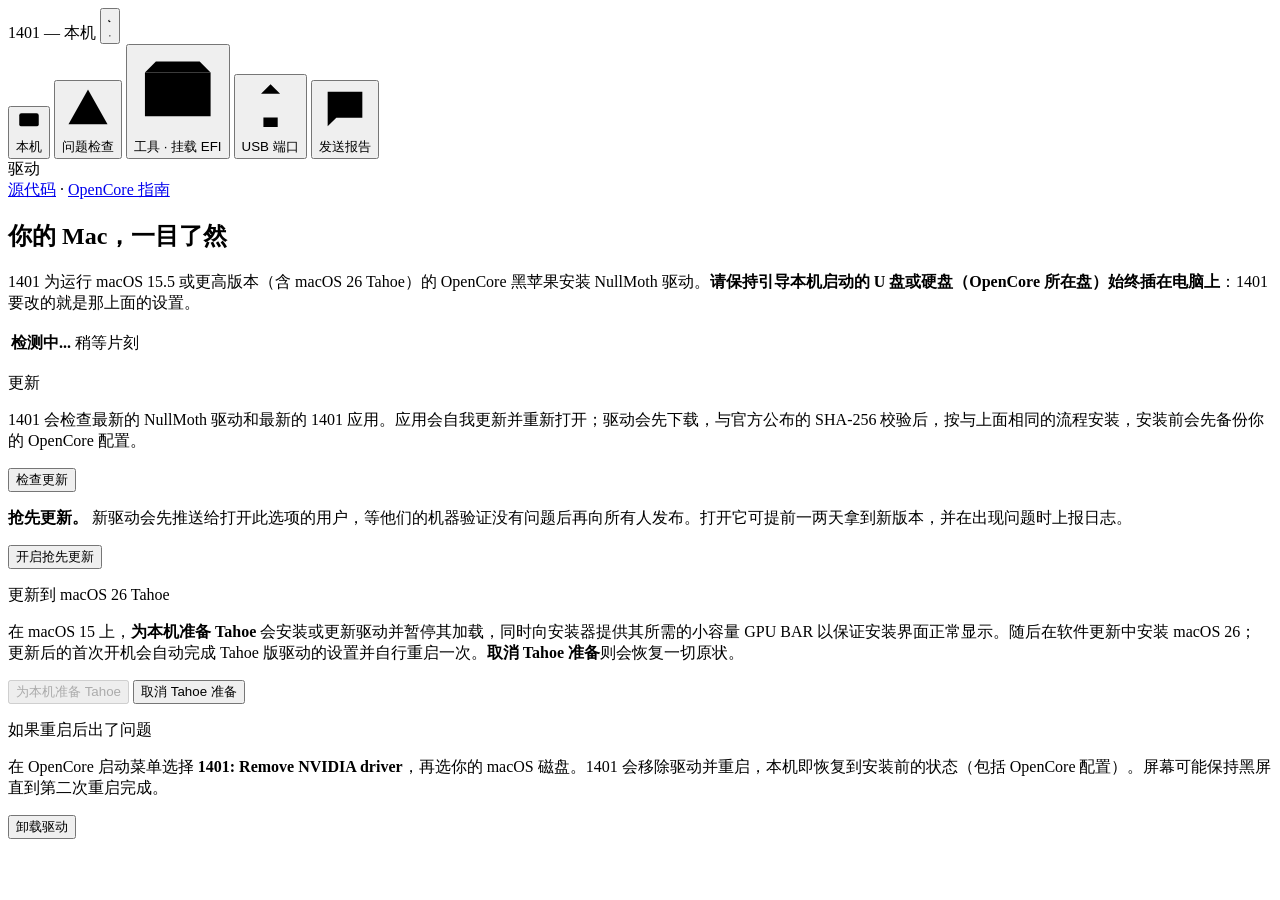
==== zh-CN/mac-resources/index.html @ f7552f9c "Add Simplified Chinese localization resources for macOS 1401 app (v2.8.1)" ====
<!doctype html>
<html lang="zh-CN"><head><meta charset="utf-8">
<meta http-equiv="Content-Security-Policy" content="default-src 'none'; img-src 'self'; style-src 'self'; script-src 'self'">
<title>1401</title>
<link rel="stylesheet" href="app.css">
</head><body>
<div class="desk" id="desk">
<div class="sky sky1" aria-hidden="true"></div><div class="sky sky2" aria-hidden="true"></div><div class="sky sky3" aria-hidden="true"></div>

<header class="bar">
<span class="ttl" id="ttl">1401 — 本机</span>
<button type="button" class="theme" id="theme" aria-label="切换浅色与深色模式">
<svg class="moon" viewBox="0 0 12 12" aria-hidden="true"><path d="M8.5 7.5A4 4 0 0 1 4.5 2.2a4 4 0 1 0 4 5.3z"/></svg>
<svg class="sun" viewBox="0 0 12 12" aria-hidden="true"><circle cx="6" cy="6" r="2.2"/><path d="M6 .8v1.4M6 9.8v1.4M.8 6h1.4M9.8 6h1.4M2.3 2.3l1 1M8.7 8.7l1 1M2.3 9.7l1-1M8.7 3.3l1-1"/></svg>
<span class="knob"></span></button>
</header>

<div class="main">
<nav class="pane side" aria-label="分区">
<button type="button" class="nav tab on" data-t="drv" data-title="本机"><svg class="i" viewBox="0 0 24 24" aria-hidden="true"><rect x="3" y="4" width="18" height="12" rx="2"/><path d="M8 20h8M12 16v4"/></svg>本机</button>
<button type="button" class="nav tab" data-t="efi" data-title="问题检查"><svg class="i" viewBox="0 0 24 24" aria-hidden="true"><path d="M12 3l9 16H3z"/><path d="M12 10v4M12 17h.01"/></svg>问题检查<span class="count" id="efin" hidden></span></button>
<button type="button" class="nav tab" data-t="tools" data-title="工具"><svg class="i" viewBox="0 0 24 24" aria-hidden="true"><path d="M3 7h18v12H3z"/><path d="M3 7l3-3h12l3 3M10 12h4"/></svg>工具 · 挂载 EFI</button>
<button type="button" class="nav tab" data-t="usb" data-title="USB 端口"><svg class="i" viewBox="0 0 24 24" aria-hidden="true"><path d="M12 3v14M8 7l4-4 4 4M7 13h10M9 21h6v-4H9z"/></svg>USB 端口</button>
<button type="button" class="nav tab" data-t="crash" data-title="发送报告"><svg class="i" viewBox="0 0 24 24" aria-hidden="true"><path d="M4 4h16v12H8l-4 4z"/></svg>发送报告</button>
<div class="sidefoot">驱动 <span id="ver"></span><br><a href="#" id="src">源代码</a> · <a href="#" id="ocg">OpenCore 指南</a></div>
</nav>

<main class="content">

<section id="t-drv">
<h1>你的 Mac，一目了然</h1>
<p class="lede">1401 为运行 macOS 15.5 或更高版本（含 macOS 26 Tahoe）的 OpenCore 黑苹果安装 NullMoth 驱动。<b>请保持引导本机启动的 U 盘或硬盘（OpenCore 所在盘）始终插在电脑上</b>：1401 要改的就是那上面的设置。</p>
<table class="pc"><tbody id="mac"><tr><th>检测中...</th><td>稍等片刻</td></tr></tbody></table>

<div id="verdict" class="pane card"></div>

<div id="steps" class="pane card" hidden>
<p class="sh">操作流程</p>
<ol class="todo">
<li id="s1"><b>获取驱动。</b> <span id="s1t"></span> <button type="button" class="b go" id="dl" hidden>下载驱动</button> <span id="dlp"></span></li>
<li id="s2"><b>先看清楚再动手。</b> 1401 会读取你的 OpenCore 配置，并列出它将做出的每一项更改——不做任何实际改动。（macOS 会要求输入密码。） <button type="button" class="b" id="dry" disabled>预览更改</button></li>
<li id="s3"><b>安装。</b> 先备份你的 OpenCore 配置，然后精确执行上面列出的更改，安装驱动，并在启动菜单中添加 <i>1401: Remove NVIDIA driver</i>（卸载 NVIDIA 驱动）回退项。 <button type="button" class="b go" id="go" disabled>安装驱动</button></li>
<li id="s4"><b>重启。</b> 如果 macOS 提示系统扩展被阻止，请打开 <a href="#" id="priv">隐私与安全性</a>，点击允许，然后再重启一次。 <button type="button" class="b" id="rs" disabled>立即重启</button></li>
</ol>
<p id="efirow" hidden>无法确认启动分区。请选择本机启动时所用的 OpenCore 分区： <select id="efi"></select></p>
</div>

<div id="logwrap" class="pane card" hidden><p class="sh">1401 正在做什么</p><pre id="log" aria-live="polite"></pre>
<p class="small"><a href="#" id="logs">打开日志文件夹</a></p></div>

<div class="pane card"><p class="sh">更新</p>
<p>1401 会检查最新的 NullMoth 驱动和最新的 1401 应用。应用会自我更新并重新打开；驱动会先下载，与官方公布的 SHA-256 校验后，按与上面相同的流程安装，安装前会先备份你的 OpenCore 配置。</p>
<p class="row"><button type="button" class="b go" id="updchk">检查更新</button> <button type="button" class="b go" id="upddrv" hidden>更新驱动</button> <button type="button" class="b go" id="updapp" hidden>更新应用</button> <span id="updr"></span></p>
<p><b>抢先更新。</b> 新驱动会先推送给打开此选项的用户，等他们的机器验证没有问题后再向所有人发布。打开它可提前一两天拿到新版本，并在出现问题时上报日志。</p>
<p class="row"><button type="button" class="b" id="earlyon">开启抢先更新</button> <button type="button" class="b" id="earlyoff" hidden>关闭抢先更新</button> <span id="earlyr"></span></p></div>

<div class="pane card"><p class="sh">更新到 macOS 26 Tahoe</p>
<p>在 macOS 15 上，<b>为本机准备 Tahoe</b> 会安装或更新驱动并暂停其加载，同时向安装器提供其所需的小容量 GPU BAR 以保证安装界面正常显示。随后在软件更新中安装 macOS 26；更新后的首次开机会自动完成 Tahoe 版驱动的设置并自行重启一次。<b>取消 Tahoe 准备</b>则会恢复一切原状。</p>
<p class="row"><button type="button" class="b" id="upd" disabled>为本机准备 Tahoe</button> <button type="button" class="b" id="swu" hidden>打开软件更新</button> <button type="button" class="b" id="updc">取消 Tahoe 准备</button> <span id="updt"></span></p></div>

<div class="pane card"><p class="sh">如果重启后出了问题</p>
<p>在 OpenCore 启动菜单选择 <b>1401: Remove NVIDIA driver</b>，再选你的 macOS 磁盘。1401 会移除驱动并重启，本机即恢复到安装前的状态（包括 OpenCore 配置）。屏幕可能保持黑屏直到第二次重启完成。</p>
<p class="row"><button type="button" class="b" id="rm">卸载驱动</button></p></div>
</section>

<section id="t-efi" hidden>
<div class="head"><div><h1>检查我的 EFI</h1>
<p class="lede">将本机启动所用的 OpenCore 配置与同类机型验证可行的设置做对比，解释需要修改的地方并给出步骤。它只读取、不做任何更改。会要求输入一次密码。</p></div>
<button type="button" class="b go" id="efichk">检查我的 EFI</button></div>
<p id="efichkr"></p>
<div id="efiout"></div>
</section>

<section id="t-tools" hidden>
<h1>工具</h1>
<div class="pane card"><p class="sh">挂载 EFI</p>
<p>EFI 分区存放着你的引导设置。1401 会找到本机启动所用的那个分区，挂载并在访达中打开。会要求输入一次密码。</p>
<p class="row"><button type="button" class="b go" id="efimount">挂载 EFI</button> <span id="efimountr"></span></p></div>
<div class="pane card"><p class="sh">启动文字（啰嗦模式）</p>
<p>开机时显示 macOS 的启动过程，代替苹果标志。开机卡住时很有用。下次重启后生效。</p>
<p class="row"><button type="button" class="b" id="vbon">开启啰嗦模式</button> <button type="button" class="b" id="vboff">关闭啰嗦模式</button></p></div>
<div class="pane card"><p class="sh">内置屏幕亮度（笔记本）</p>
<p>适用于内置屏幕直连 NVIDIA GPU 的笔记本（MUX 已设为 Discrete 或 dGPU）。它让驱动从笔记本固件读取屏幕亮度控制。默认关闭，因为该调用曾导致部分电脑在 GPU 启动时卡住；如果你也卡在那里，请在启动菜单选择 <b>1401: Start once without NVIDIA driver</b>，然后在这里把它关掉。</p>
<p class="row"><button type="button" class="b" id="blon">开启亮度控制</button> <button type="button" class="b" id="bloff">关闭</button></p></div>
<div class="pane card"><p class="sh">HiDPI（Retina）分辨率</p>
<p>让 HiDPI 的"逻辑分辨率"生效，例如在 2560 x 1440 屏幕上使用 1920 x 1080，包括用 BetterDisplay 等工具添加的分辨率。没有它，这类分辨率会被拒绝并回退。驱动会以最高两倍于屏幕尺寸的分辨率绘制桌面，显存占用会更大。下次重启后生效。</p>
<p class="row"><button type="button" class="b" id="hdon">开启 HiDPI 分辨率</button> <button type="button" class="b" id="hdoff">关闭</button></p></div>
<div class="pane card"><p class="sh">AMD / Intel GPU 和 NPU 驱动（测试）</p>
<p>面向 macOS 没有驱动的 AMD 和 Intel GPU（Ryzen APU、Radeon RX 7000/9000、Intel Iris Xe 与 Arc 显卡），以及 Intel Core Ultra 和 AMD Ryzen AI 处理器中的 NPU。这是早期测试版：你"发送日志"上报的信息就是它被修好的途径。它只从 linux-firmware 下载你的 GPU 和 NPU 所需的固件（每个文件都校验），下次重启后生效。</p>
<p>如果这块 GPU 正在驱动你的屏幕，屏幕可能保持黑屏。那时请在启动菜单选择 <b>1401: Start once without NVIDIA driver</b>（它也会暂停该驱动），然后在这里关掉。</p>
<p class="row"><button type="button" class="b" id="gpuon">开启测试驱动</button> <button type="button" class="b" id="gpuoff">关闭</button></p>
<p><b>测试计划。</b> 测试驱动开启期间，1401 会在每次重启后发送一份简短报告：驱动的内核消息、崩溃记录，以及你的 GPU 型号和构建版本（姓名和序列号已移除）。随时可以退出。</p>
<p class="row"><button type="button" class="b" id="teston">加入测试计划</button> <button type="button" class="b" id="testoff">退出</button> <span id="testr"></span></p></div>
<div class="pane card" id="xecard" hidden><p class="sh">Intel Xe 显卡（WhateverXe，测试）</p>
<p>面向 macOS 15.8 / 26.7 及更高版本上的 Tiger Lake、Alder Lake 和 Raptor Lake Intel 显卡。它使用 b00t0x 的 <a href="https://github.com/b00t0x/WhateverXe">WhateverXe</a>：1401 先把它加入 OpenCore，你重启后再按一次<b>开启</b>来安装其显卡组件。这些组件直接来自作者的 GitHub，逐个校验。开启期间 WhateverGreen 会被关闭；<b>关闭</b>会恢复一切。</p>
<p>如果重启后屏幕黑屏，请在启动菜单选择 <b>1401: Start once without NVIDIA driver</b>：那次启动同样不会加载 WhateverXe。然后在这里关掉。</p>
<p class="row"><button type="button" class="b" id="xeon">开启</button> <button type="button" class="b" id="xeoff">关闭</button></p></div>
<div class="pane card"><p class="sh">麦克风与摄像头</p>
<p>装上驱动后，macOS 在应用使用麦克风或摄像头前不再询问，导致 Discord 之类的应用只有静音，也永远不会出现在"隐私与安全性"里。在这里选择应用，授权其使用麦克风、摄像头和屏幕录制。</p>
<p class="row"><button type="button" class="b" id="tccg">选择一个应用...</button> <span id="tccr"></span></p></div>
<div class="pane card"><p class="sh">测绘我的 GPU（实验性）</p>
<p>对本机 GPU 做几分钟的测量：Metal 报告的内容、正确性检查、显存与算力速度，以及小型测试着色器。不做任何更改，也不动显示模式。结果保存在日志文件夹，"发送日志"会上传它，让下一版驱动能为你的显卡调优。</p>
<p class="row"><button type="button" class="b" id="gpumap">测绘我的 GPU</button> <span id="gpumapr"></span></p></div>
<div class="pane card" id="armcard"><p class="sh">ARM 应用（自愿开启）</p>
<div id="armreq" hidden><p><b id="armreqt"></b></p>
<p class="row"><button type="button" class="b go" id="armreqon" hidden>开启</button> <a href="#" id="armreqno">暂不</a></p></div>
<p>专为 Apple 芯片构建的应用可以被转译到本机运行。小应用转译需几分钟，大应用可能要一小时以上。原应用不会被改动：转译副本存放在"应用程序 &gt; NullMoth ARM"。关闭此功能会移除转译器和已转译的副本，你的 2.7 驱动不受影响。</p>
<p class="row"><button type="button" class="b" id="armon">开启</button> <button type="button" class="b" id="armoff" hidden>关闭</button> <button type="button" class="b" id="armchk" hidden>检查本机</button> <button type="button" class="b" id="armclt" hidden>安装命令行工具</button> <button type="button" class="b go" id="armtr" hidden disabled>转译一个应用...</button></p>
<p id="armr"></p>
<div id="armprog" hidden><progress id="armbar" max="100" style="width:100%"></progress>
<p class="row"><span id="armmsg" class="small"></span> <button type="button" class="b" id="armcancel">取消</button></p></div>
<div id="armapps"></div>
<div id="armbrew" hidden><p><b>Homebrew</b></p>
<p class="small">与 Apple 芯片 Mac 一样并排使用两套 Homebrew：ARM 版在 /opt/homebrew，安装 Homebrew 的 Apple 芯片软件包并为本机转译；Intel 版在 /usr/local，原生运行但多数要从源码构建，因为 Homebrew 已停止发布 Intel 软件包。在终端里，<code>abrew</code> 始终是 ARM，<code>ibrew</code> 始终是 Intel，<code>brew</code> 则由你在下面选择。</p>
<p class="row"><select id="armbrewpick"><option value="both">ARM 和 Intel</option><option value="arm">仅 ARM (/opt/homebrew)</option><option value="intel">仅 Intel (/usr/local)</option></select> <select id="armbrewprim"><option value="arm">brew = ARM</option><option value="intel">brew = Intel</option></select> <button type="button" class="b" id="armbrewgo">设置 Homebrew</button></p>
<p id="armbrewr" class="small"></p></div></div>
</section>

<section id="t-usb" hidden>
<h1>USB 端口</h1>
<div class="pane card"><p class="sh">定制你的 USB 端口映射</p>
<p>macOS 每个 USB 控制器最多只用 15 个端口，而且不知道你的机箱实际接了哪些。1401 会在你插设备时监听各端口，然后为选中的端口写入映射。重启后再逐个测试，包括 USB-C 正反两个方向和睡眠唤醒。</p>
<ol class="todo">
<li><b>开始监听。</b> <button type="button" class="b go" id="uw">开始</button></li>
<li><b>把你用的每个端口都插一遍设备，一次一个。</b>最好用 USB 3 U 盘；每个 USB-C 端口正反各插一次。1401 看到端口时它会变<span class="good">绿</span>。</li>
<li><b>检查列表</b>，为每个端口选择插头类型，然后 <button type="button" class="b go" id="uwr">写入映射</button>（macOS 会要求输入密码；你的 OpenCore 配置会先备份）。</li>
</ol>
<p id="uerr" class="bad"></p></div>
<div id="ports"></div>
</section>

<section id="t-crash" hidden>
<h1>还有问题？</h1>
<div class="pane card"><p class="sh">发送日志</p>
<p>1401 会发送它的操作记录、驱动状态、崩溃报告、OpenCore 启动日志和数字化的设备映射，姓名、序列号和地址都会移除。你会得到一个报告 ID，可以贴在 NullMoth Discord 里求助。</p>
<p class="row"><button type="button" class="b go" id="sl">向 NullMoth 发送日志</button> <button type="button" class="b" id="fl">录下闪烁画面</button></p>
<p class="small">录下闪烁画面：屏幕闪烁时按下它。1401 会录制 20 秒驱动向显示器输出画面的过程，随日志一起发送。</p>
<p id="slr"></p></div>
<div class="pane card"><p class="sh">崩溃报告</p>
<p>如果驱动导致本机崩溃，1401 会在下次登录时询问是否生成报告。它是桌面上的一个文本文件，包含你的硬件信息和故障原因，姓名、Mac 名称、序列号、地址和文件路径都已移除。<b>1401 绝不会自行发送它。</b></p>
<p id="cr"></p>
<p class="row"><button type="button" class="b" id="mk">生成报告</button> <button type="button" class="b" id="up">打开上传页面</button> <button type="button" class="b" id="cf">请作者喝杯咖啡</button> <button type="button" class="b" id="cr">致谢名单</button></p></div>
<div class="pane card"><p class="sh">可选诊断</p>
<p>此版本不支持采集。发送日志仍会收集硬件、内核和崩溃证据。安全设置没有任何更改。</p>
<p class="row"><button type="button" class="b" id="od">检查可选诊断</button> <button type="button" class="b" id="dr">导入已保存的回执</button></p>
<p class="small">检查可用性不会留下任何痕迹。已保存的回执需要单独的会话上传权限和一次独立的"发送日志"确认。</p>
<p id="odr"></p><p id="drr"></p></div>
<p class="legal">© 2026 NullMoth Systems。NullMoth 与飞蛾标志是 NullMoth Systems 的商标。本汉化版为社区修改，遇到问题请以英文原版为准。</p>
</section>

</main>
</div>
</div>
<script src="app.js"></script>
</body></html>
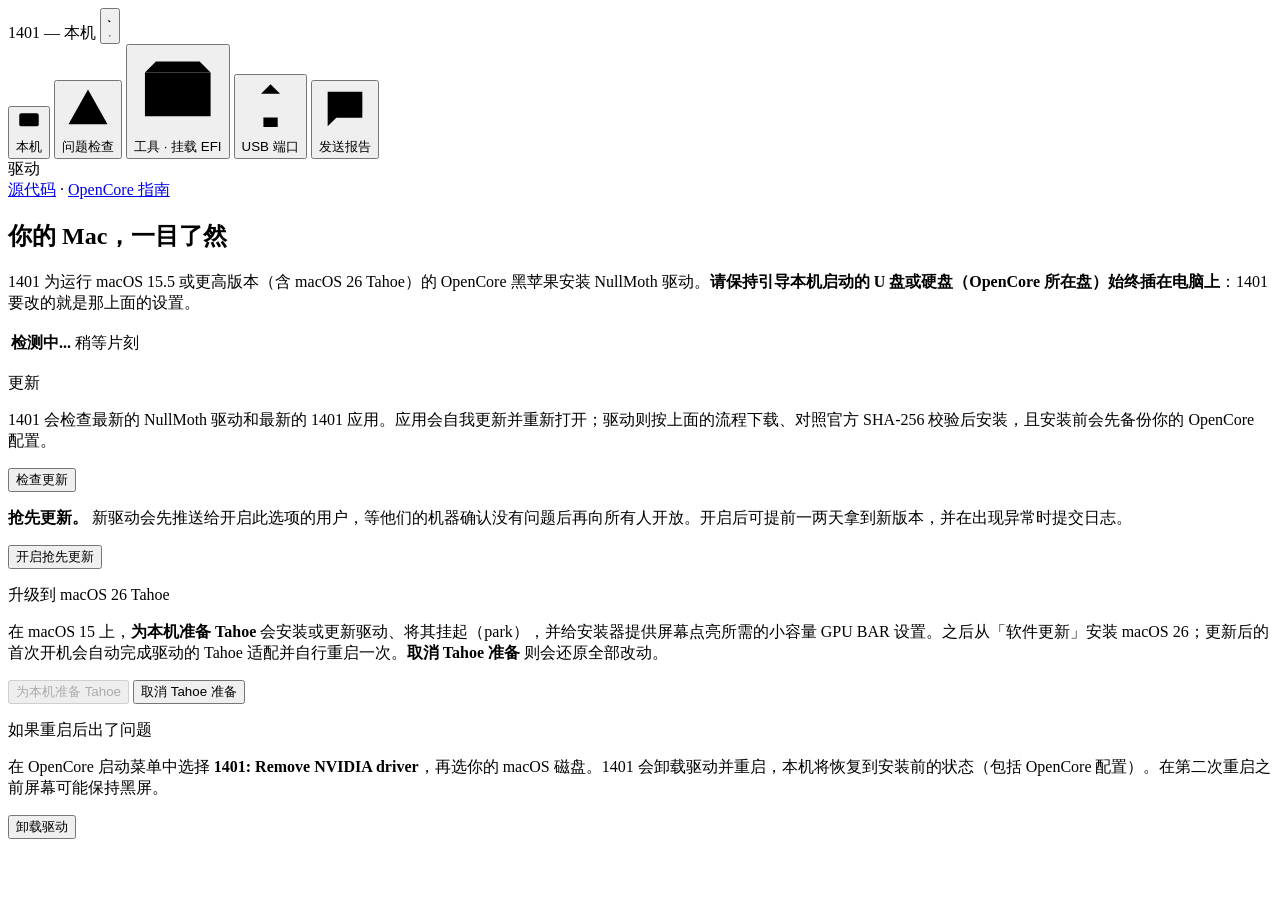
==== commit 36ad0b5a: "Update zh-CN localization for 1401 v2.9 - Translate settings.html (driver settings window) - Transla" ====
--- a/zh-CN/mac-resources/index.html
+++ b/zh-CN/mac-resources/index.html
@@ -38,34 +38,34 @@
 <p class="sh">操作流程</p>
 <ol class="todo">
 <li id="s1"><b>获取驱动。</b> <span id="s1t"></span> <button type="button" class="b go" id="dl" hidden>下载驱动</button> <span id="dlp"></span></li>
-<li id="s2"><b>先看清楚再动手。</b> 1401 会读取你的 OpenCore 配置，并列出它将做出的每一项更改——不做任何实际改动。（macOS 会要求输入密码。） <button type="button" class="b" id="dry" disabled>预览更改</button></li>
-<li id="s3"><b>安装。</b> 先备份你的 OpenCore 配置，然后精确执行上面列出的更改，安装驱动，并在启动菜单中添加 <i>1401: Remove NVIDIA driver</i>（卸载 NVIDIA 驱动）回退项。 <button type="button" class="b go" id="go" disabled>安装驱动</button></li>
-<li id="s4"><b>重启。</b> 如果 macOS 提示系统扩展被阻止，请打开 <a href="#" id="priv">隐私与安全性</a>，点击允许，然后再重启一次。 <button type="button" class="b" id="rs" disabled>立即重启</button></li>
+<li id="s2"><b>先看清楚再动手。</b> 1401 会读取你的 OpenCore 配置，并列出它要做的每一处改动。此步不会改任何东西。（macOS 会要求输入密码。） <button type="button" class="b" id="dry" disabled>预览改动清单</button></li>
+<li id="s3"><b>安装。</b> 自动备份你的 OpenCore 配置，只执行清单中列出的改动，安装驱动，并在启动菜单里加入 <i>1401: Remove NVIDIA driver</i>。 <button type="button" class="b go" id="go" disabled>安装驱动</button></li>
+<li id="s4"><b>重启。</b> 如果 macOS 提示系统扩展被阻止，打开 <a href="#" id="priv">隐私与安全性</a>，点「允许」，然后再重启一次。 <button type="button" class="b" id="rs" disabled>立即重启</button></li>
 </ol>
-<p id="efirow" hidden>无法确认启动分区。请选择本机启动时所用的 OpenCore 分区： <select id="efi"></select></p>
+<p id="efirow" hidden>无法确认启动分区。请选择本机启动时所用的 OpenCore 分区： <select id="efi"></select> <button type="button" class="b" id="cfgpick">手动选择 config.plist 文件...</button></p>
 </div>
 
-<div id="logwrap" class="pane card" hidden><p class="sh">1401 正在做什么</p><pre id="log" aria-live="polite"></pre>
+<div id="logwrap" class="pane card" hidden><p class="sh">1401 正在进行的工作</p><pre id="log" aria-live="polite"></pre>
 <p class="small"><a href="#" id="logs">打开日志文件夹</a></p></div>
 
 <div class="pane card"><p class="sh">更新</p>
-<p>1401 会检查最新的 NullMoth 驱动和最新的 1401 应用。应用会自我更新并重新打开；驱动会先下载，与官方公布的 SHA-256 校验后，按与上面相同的流程安装，安装前会先备份你的 OpenCore 配置。</p>
+<p>1401 会检查最新的 NullMoth 驱动和最新的 1401 应用。应用会自我更新并重新打开；驱动则按上面的流程下载、对照官方 SHA-256 校验后安装，且安装前会先备份你的 OpenCore 配置。</p>
 <p class="row"><button type="button" class="b go" id="updchk">检查更新</button> <button type="button" class="b go" id="upddrv" hidden>更新驱动</button> <button type="button" class="b go" id="updapp" hidden>更新应用</button> <span id="updr"></span></p>
-<p><b>抢先更新。</b> 新驱动会先推送给打开此选项的用户，等他们的机器验证没有问题后再向所有人发布。打开它可提前一两天拿到新版本，并在出现问题时上报日志。</p>
+<p><b>抢先更新。</b> 新驱动会先推送给开启此选项的用户，等他们的机器确认没有问题后再向所有人开放。开启后可提前一两天拿到新版本，并在出现异常时提交日志。</p>
 <p class="row"><button type="button" class="b" id="earlyon">开启抢先更新</button> <button type="button" class="b" id="earlyoff" hidden>关闭抢先更新</button> <span id="earlyr"></span></p></div>
 
-<div class="pane card"><p class="sh">更新到 macOS 26 Tahoe</p>
-<p>在 macOS 15 上，<b>为本机准备 Tahoe</b> 会安装或更新驱动并暂停其加载，同时向安装器提供其所需的小容量 GPU BAR 以保证安装界面正常显示。随后在软件更新中安装 macOS 26；更新后的首次开机会自动完成 Tahoe 版驱动的设置并自行重启一次。<b>取消 Tahoe 准备</b>则会恢复一切原状。</p>
+<div class="pane card"><p class="sh">升级到 macOS 26 Tahoe</p>
+<p>在 macOS 15 上，<b>为本机准备 Tahoe</b> 会安装或更新驱动、将其挂起（park），并给安装器提供屏幕点亮所需的小容量 GPU BAR 设置。之后从「软件更新」安装 macOS 26；更新后的首次开机会自动完成驱动的 Tahoe 适配并自行重启一次。<b>取消 Tahoe 准备</b> 则会还原全部改动。</p>
 <p class="row"><button type="button" class="b" id="upd" disabled>为本机准备 Tahoe</button> <button type="button" class="b" id="swu" hidden>打开软件更新</button> <button type="button" class="b" id="updc">取消 Tahoe 准备</button> <span id="updt"></span></p></div>
 
 <div class="pane card"><p class="sh">如果重启后出了问题</p>
-<p>在 OpenCore 启动菜单选择 <b>1401: Remove NVIDIA driver</b>，再选你的 macOS 磁盘。1401 会移除驱动并重启，本机即恢复到安装前的状态（包括 OpenCore 配置）。屏幕可能保持黑屏直到第二次重启完成。</p>
+<p>在 OpenCore 启动菜单中选择 <b>1401: Remove NVIDIA driver</b>，再选你的 macOS 磁盘。1401 会卸载驱动并重启，本机将恢复到安装前的状态（包括 OpenCore 配置）。在第二次重启之前屏幕可能保持黑屏。</p>
 <p class="row"><button type="button" class="b" id="rm">卸载驱动</button></p></div>
 </section>
 
 <section id="t-efi" hidden>
 <div class="head"><div><h1>检查我的 EFI</h1>
-<p class="lede">将本机启动所用的 OpenCore 配置与同类机型验证可行的设置做对比，解释需要修改的地方并给出步骤。它只读取、不做任何更改。会要求输入一次密码。</p></div>
+<p class="lede">对照与你机型相同/相近的机器验证过的配置，检查本机启动所用的 OpenCore 设置，并解释需要修改的地方及具体步骤。只读不写：不会改动任何东西。会要求输入一次密码。</p></div>
 <button type="button" class="b go" id="efichk">检查我的 EFI</button></div>
 <p id="efichkr"></p>
 <div id="efiout"></div>
@@ -74,56 +74,99 @@
 <section id="t-tools" hidden>
 <h1>工具</h1>
 <div class="pane card"><p class="sh">挂载 EFI</p>
-<p>EFI 分区存放着你的引导设置。1401 会找到本机启动所用的那个分区，挂载并在访达中打开。会要求输入一次密码。</p>
+<p>EFI 分区保存着你的引导设置。1401 会找到本机启动所用的那个分区，挂载并在访达中打开它。会要求输入一次密码。</p>
 <p class="row"><button type="button" class="b go" id="efimount">挂载 EFI</button> <span id="efimountr"></span></p></div>
-<div class="pane card"><p class="sh">启动文字（啰嗦模式）</p>
-<p>开机时显示 macOS 的启动过程，代替苹果标志。开机卡住时很有用。下次重启后生效。</p>
-<p class="row"><button type="button" class="b" id="vbon">开启啰嗦模式</button> <button type="button" class="b" id="vboff">关闭啰嗦模式</button></p></div>
-<div class="pane card"><p class="sh">内置屏幕亮度（笔记本）</p>
-<p>适用于内置屏幕直连 NVIDIA GPU 的笔记本（MUX 已设为 Discrete 或 dGPU）。它让驱动从笔记本固件读取屏幕亮度控制。默认关闭，因为该调用曾导致部分电脑在 GPU 启动时卡住；如果你也卡在那里，请在启动菜单选择 <b>1401: Start once without NVIDIA driver</b>，然后在这里把它关掉。</p>
-<p class="row"><button type="button" class="b" id="blon">开启亮度控制</button> <button type="button" class="b" id="bloff">关闭</button></p></div>
-<div class="pane card"><p class="sh">HiDPI（Retina）分辨率</p>
-<p>让 HiDPI 的"逻辑分辨率"生效，例如在 2560 x 1440 屏幕上使用 1920 x 1080，包括用 BetterDisplay 等工具添加的分辨率。没有它，这类分辨率会被拒绝并回退。驱动会以最高两倍于屏幕尺寸的分辨率绘制桌面，显存占用会更大。下次重启后生效。</p>
-<p class="row"><button type="button" class="b" id="hdon">开启 HiDPI 分辨率</button> <button type="button" class="b" id="hdoff">关闭</button></p></div>
-<div class="pane card"><p class="sh">AMD / Intel GPU 和 NPU 驱动（测试）</p>
-<p>面向 macOS 没有驱动的 AMD 和 Intel GPU（Ryzen APU、Radeon RX 7000/9000、Intel Iris Xe 与 Arc 显卡），以及 Intel Core Ultra 和 AMD Ryzen AI 处理器中的 NPU。这是早期测试版：你"发送日志"上报的信息就是它被修好的途径。它只从 linux-firmware 下载你的 GPU 和 NPU 所需的固件（每个文件都校验），下次重启后生效。</p>
-<p>如果这块 GPU 正在驱动你的屏幕，屏幕可能保持黑屏。那时请在启动菜单选择 <b>1401: Start once without NVIDIA driver</b>（它也会暂停该驱动），然后在这里关掉。</p>
-<p class="row"><button type="button" class="b" id="gpuon">开启测试驱动</button> <button type="button" class="b" id="gpuoff">关闭</button></p>
-<p><b>测试计划。</b> 测试驱动开启期间，1401 会在每次重启后发送一份简短报告：驱动的内核消息、崩溃记录，以及你的 GPU 型号和构建版本（姓名和序列号已移除）。随时可以退出。</p>
-<p class="row"><button type="button" class="b" id="teston">加入测试计划</button> <button type="button" class="b" id="testoff">退出</button> <span id="testr"></span></p></div>
-<div class="pane card" id="xecard" hidden><p class="sh">Intel Xe 显卡（WhateverXe，测试）</p>
-<p>面向 macOS 15.8 / 26.7 及更高版本上的 Tiger Lake、Alder Lake 和 Raptor Lake Intel 显卡。它使用 b00t0x 的 <a href="https://github.com/b00t0x/WhateverXe">WhateverXe</a>：1401 先把它加入 OpenCore，你重启后再按一次<b>开启</b>来安装其显卡组件。这些组件直接来自作者的 GitHub，逐个校验。开启期间 WhateverGreen 会被关闭；<b>关闭</b>会恢复一切。</p>
-<p>如果重启后屏幕黑屏，请在启动菜单选择 <b>1401: Start once without NVIDIA driver</b>：那次启动同样不会加载 WhateverXe。然后在这里关掉。</p>
+<div class="pane card"><p class="sh">启动文字（verbose 模式）</p>
+<p>开机时显示 macOS 的启动过程细节，而不是只有苹果标志。排查启动卡住时有用。下次重启后生效。</p>
+<p class="row"><button type="button" class="b" id="vbon">开启 verbose 模式</button> <button type="button" class="b" id="vboff">关闭 verbose 模式</button></p></div>
+<div class="pane card"><p class="sh">内建屏幕亮度（笔记本）</p>
+<p>适用于内屏直连 NVIDIA GPU 的笔记本（MUX 已设为 Discrete 或 dGPU）。开启后驱动可从笔记本固件读取面板的亮度控制。默认关闭，因为该调用曾导致部分机器在 GPU 启动时卡住；如果你也卡在那里，请在启动菜单选 <b>1401: Start once without NVIDIA driver</b>，然后在这里把它关掉。</p>
+<p class="row"><button type="button" class="b" id="blon">开启亮度控制</button> <button type="button" class="b" id="bloff">关闭亮度控制</button></p></div>
+<div class="pane card"><p class="sh">HiDPI（Retina）分辨率模式</p>
+<p>让 HiDPI「看起来像」分辨率可用，例如在 2560x1440 屏上使用 1920x1080，包括用 BetterDisplay 等工具添加的自定义分辨率。不开启时这类分辨率会被拒绝并弹回。开启后驱动会以最高两倍于屏幕的尺寸绘制桌面，会占用更多显存。下次重启后生效。</p>
+<p class="row"><button type="button" class="b" id="hdon">开启 HiDPI 模式</button> <button type="button" class="b" id="hdoff">关闭 HiDPI 模式</button></p></div>
+<div class="pane card" id="autologin" hidden><p class="sh">自动登录</p>
+<p>驱动缺失期间，1401 开启了自动登录以便本机能进入桌面。这会把你的密码以可被任何能读取磁盘的人还原的形式存储。驱动正常工作后，请关闭它。</p>
+<p class="row"><button type="button" class="b" id="autologinoff">关闭自动登录</button></p></div>
+<div class="pane card"><p class="sh">混合输出笔记本（内屏由 Intel 或 AMD 处理器显卡驱动）</p>
+<p>多数游戏笔记本把内屏接在处理器显卡上，NVIDIA 卡没有可绘制的屏幕。此功能会在 NVIDIA 驱动旁安装一个面板驱动（Intel 显卡用 Intel 版，带 Radeon 显卡的 Ryzen 用 AMD 版）：NVIDIA 负责渲染，渲染完的每一帧经处理器显卡送到屏幕。Ryzen 笔记本需先关闭 OpenCore 的 Fix PAT 补丁（见 docs/HYBRID-LAPTOPS.md，仅英文版）。<b>复制（copy）</b>方式适用于 Intel 第 11 代及更新；<b>原位扫描输出（scan out in place）</b>是第 12、13 代上更快的等级。此功能尚未在混合输出笔记本上实测，你的「发送日志」就是帮它完善的方式。它需要 NVIDIA 驱动已安装，且上方已校验驱动包。</p>
+<p>如果屏幕保持黑屏，请在启动菜单选 <b>1401: Start once without NVIDIA driver</b>，然后在这里关闭。关闭时会一并移除面板驱动。</p>
+<p class="row"><button type="button" class="b" id="hybcopy">开启（复制方式）</button> <button type="button" class="b" id="hybimport">开启（原位扫描输出）</button> <button type="button" class="b" id="hyboff">关闭</button> <span id="hybstate"></span></p></div>
+<div class="pane card" id="vmdpane" hidden><p class="sh">位于 Intel VMD 或 RAID 之后的硬盘</p>
+<p>macOS 只能使用固件以普通 AHCI 或 NVMe 磁盘形式呈现的硬盘。这台机器使用 Intel VMD 或 RAID 存储控制器，内置硬盘可能因此对 macOS 隐藏。两种绕过办法：</p>
+<p><b>安装到外置硬盘。</b> 插上 USB SSD（或不在 VMD 之后的 SSD），从 1401 U 盘把 macOS 装上去。内置硬盘和 Windows 不会被动到。在 1401 for Windows 中，构建前勾选 <b>Install macOS on an external drive</b>。</p>
+<p><b>关闭 VMD。</b> 1401 for Windows 在构建时会显示你主板的 BIOS 设置路径，并提供 <b>Prepare Windows</b>、<b>Finish</b> 和 <b>Undo</b> 三个选项：Prepare 创建还原点、暂停 BitLocker 并设置标准驱动；随后你在 BIOS 中关闭 VMD；Finish 让 Windows 恢复正常启动；Undo 把每个值改回原样。这些步骤只能在 Windows 上执行，所以本应用只作说明。</p></div>
+<div class="pane card" id="exppane"><p class="sh">实验性驱动与功能</p>
+<p class="row"><button id="expall" type="button">全选</button> <button id="expnone" type="button">全不选</button></p>
+<p>均为离线编写与测试，尚未在所有机型上验证。每一项在勾选并点击「应用」前都保持<b>关闭</b>，且都需要<b>重启</b>。取消勾选再点「应用」即可完全还原；你自己手动设置的参数永远不会被移除。</p>
+<p class="row"><label><input type="checkbox" class="expitem" id="exp-kbl" data-id="kbl"> <b>键盘背光</b></label> 笔记本键盘背光按键与亮度调节（NMKbdBacklight kext）。由 OpenCore 加载的驱动：1401 2.9 构建的 EFI 已自带且默认关闭，「应用」会将其开启（旧 EFI 会先从已装的 NVIDIA 驱动中复制进来）。需要 VirtualSMC。离线构建与校验；尚未在笔记本上实测。</p>
+<p class="row"><label><input type="checkbox" class="expitem" id="exp-hda" data-id="hda"> <b>NVIDIA 显示音频（含音量控制，macOS 15）</b></label> 来自 NVIDIA 卡的 HDMI / DisplayPort 音频，经 Apple HD Audio 驱动输出，音量滑块和静音可用（NMHDA 驱动）。由 OpenCore 加载，管理方式同键盘背光。仅限 macOS 15：macOS 26 使用 NMXAudio。</p>
+<p class="row"><label><input type="checkbox" class="expitem" id="exp-kblhid" data-id="kblhid"> <b>键盘背光（HID 通道）</b></label> 走部分笔记本使用的 HID 通道，功能相同。需先开启上一项。</p>
+<p class="row"><label><input type="checkbox" class="expitem" id="exp-tgp" data-id="tgp"> <b>笔记本 GPU 功耗上限</b></label> 接电源时允许 NVIDIA GPU 使用平台完整功耗上限（Dynamic Boost）；用电池时自动释放。</p>
+<p class="row"><label><input type="checkbox" class="expitem" id="exp-igpuproxy" data-id="igpuproxy"> <b>内屏走核显</b></label> 混合输出笔记本：当面板接在核显上时，通过代理显示头呈现内屏。</p>
+<p class="row"><label><input type="checkbox" class="expitem" id="exp-xvt" data-id="xvt"> <b>AMD / Intel 视频解码</b></label> AMD 和 Intel GPU 上的 AV1 与 VP9 硬件解码。</p>
+<p class="row"><label><input type="checkbox" class="expitem" id="exp-hybrid20" data-id="hybrid20"> <b>混合输出笔记本：最新 Intel 显卡</b></label> 让混合面板驱动在 Lunar Lake 与 Panther Lake 显卡上正常唤醒。仅在混合笔记本模式开启时有关；依据 Linux 显示代码编写，尚未在该硬件上运行。</p>
+<p class="row"><label><input type="checkbox" class="expitem" id="exp-rtd3" data-id="rtd3"> <b>空闲 GPU 深度休眠</b></label> 空闲时让 NVIDIA 卡进入最深省电状态（runtime D3）。离线编写与测试；其功耗收益和唤醒表现在推荐前会先在工作室机器上测量。</p>
+<p class="row"><label><input type="checkbox" class="expitem" id="exp-aspm" data-id="aspm"> <b>空闲链路省电</b></label> 卡空闲时让 NVIDIA 卡与主板间的 PCIe 链路进入休眠（ASPM L1），两端都支持时才生效。默认关闭：驱动会保持固件设定的链路状态，因为在未针对此设计的主板上链路休眠可能导致卡死或掉卡。如果空闲时屏幕冻结，请把这项关掉。</p>
+<p class="row"><label><input type="checkbox" class="expitem" id="exp-gameprio" data-id="gameprio"> <b>游戏 GPU 优先级</b></label> 提升游戏的 GPU 调度优先级。</p>
+<p class="row"><label><input type="checkbox" class="expitem" id="exp-hwrt" data-id="hwrt"> <b>硬件光线查询</b></label> 通过 NullMoth 自己的加速结构在 RT 核心上执行光线查询。</p>
+<p class="row"><label><input type="checkbox" class="expitem" id="exp-curves" data-id="curves"> <b>光线追踪中的曲线图元</b></label> 光线查询中支持曲线（软件遍历，速度较慢）。</p>
+<p class="row"><label><input type="checkbox" class="expitem" id="exp-tile" data-id="tile"> <b>Metal 瓦片着色</b></label> 为使用该特性的应用启用瓦片着色。</p>
+<p class="row"><label><input type="checkbox" class="expitem" id="exp-icb" data-id="icb"> <b>GPU 编码的命令列表</b></label> 由 GPU 写入的间接命令缓冲。</p>
+<p class="row"><button type="button" class="b" id="expapply">应用</button> <span id="expr"></span></p></div>
+<div class="pane card"><p class="sh">GPU 加速（boost）</p>
+<p>开启期间将 NVIDIA 卡锁定在最高频率，适合受 GPU 空闲到繁忙爬升限制的工作负载。代价是功耗和发热，所以在你手动开启前保持关闭。它会从已校验的驱动包安装一个小型后台任务；任何以 root 运行的内容之前都会先校验包内文件清单。关闭即停止锁频；「移除」则把任务从本机删掉。</p>
+<p class="row"><button type="button" class="b" id="boston">开启</button> <button type="button" class="b" id="bostoff">关闭</button> <button type="button" class="b" id="bostrm">移除任务</button> <button type="button" class="b" id="bostat">状态</button> <span id="bostr"></span></p></div>
+<div class="pane card"><p class="sh">Ryzen 笔记本功耗配置</p>
+<p>Ryzen 笔记本默认按处理器出厂功耗上限运行，用电池时又吵又热。此功能通过 NullMoth 的 RyzenAdj 构建设置一组更安静的配置（默认持续 13 W、慢速 14 W、快速 15 W、70 &deg;C；开启前可在下方修改数值）。它会安装一个只有在开启后才能与处理器电源控制器通信的小内核扩展，以及一个以 root 运行的任务。在你选择开启前保持关闭。</p>
+<p>如遇异常，在这里关闭即可：这会移除后台任务、内核扩展和引导设置。</p>
+<p class="row">瓦数：持续 <input id="ryst" type="number" min="5" max="65" value="13" style="width:4em"> 慢速 <input id="rysl" type="number" min="5" max="65" value="14" style="width:4em"> 快速 <input id="ryfa" type="number" min="5" max="65" value="15" style="width:4em"> &nbsp; 温度上限 <input id="rytm" type="number" min="50" max="100" value="70" style="width:4em"> &deg;C（瓦数 5–65，持续 ≤ 慢速 ≤ 快速；温度 50–100）</p>
+<p class="row"><button type="button" class="b" id="ryzon">开启</button> <button type="button" class="b" id="ryzoff">关闭</button> <button type="button" class="b" id="ryzstat">状态</button></p></div>
+<div class="pane card"><p class="sh">AMD / Intel GPU 与 NPU 驱动（测试版）</p>
+<p>适用于 macOS 没有驱动的 AMD 和 Intel GPU（Ryzen APU、Radeon RX 7000/9000、Intel Iris Xe 与 Arc 显卡），以及 Intel Core Ultra 和 AMD Ryzen AI 处理器中的 NPU。早期测试版本：你的「发送日志」就是帮它完善的方式。它只从 linux-firmware 下载你的 GPU 和 NPU 所需的固件（逐个文件校验），下次重启后生效。</p>
+<p>如果这块 GPU 正在驱动你的屏幕，屏幕可能保持黑屏。此时请在启动菜单选 <b>1401: Start once without NVIDIA driver</b>（它也会挂起这个驱动），然后在这里关闭。</p>
+<p class="row"><button type="button" class="b" id="gpuon">开启测试驱动</button> <button type="button" class="b" id="gpuoff">关闭测试驱动</button></p>
+<p><b>测试计划。</b> 测试驱动开启期间，每次重启后 1401 会发送一份简短报告：驱动的内核消息、崩溃记录（如有）以及你的 GPU 和构建版本（已去除名称与序列号）。可随时退出。</p>
+<p class="row"><button type="button" class="b" id="teston">加入测试计划</button> <button type="button" class="b" id="testoff">退出测试计划</button> <span id="testr"></span></p></div>
+<div class="pane card" id="xecard" hidden><p class="sh">Intel Xe 显卡（WhateverXe，测试版）</p>
+<p>适用于 macOS 15.8 或 26.7 及以上版本的 Tiger Lake、Alder Lake 和 Raptor Lake Intel 显卡。使用 b00t0x 的 <a href="https://github.com/b00t0x/WhateverXe">WhateverXe</a>：1401 把它加入 OpenCore，你重启后再次点击 <b>开启</b> 即可安装其显卡组件包。组件直接来自作者的 GitHub，逐个校验。开启期间 WhateverGreen 会被停用；<b>关闭</b>会还原所有改动。</p>
+<p>如果重启后屏幕保持黑屏，请在启动菜单选 <b>1401: Start once without NVIDIA driver</b>：该次启动同样会停用 WhateverXe。然后在这里关闭。</p>
 <p class="row"><button type="button" class="b" id="xeon">开启</button> <button type="button" class="b" id="xeoff">关闭</button></p></div>
+<div class="pane card" id="gmcard"><p class="sh">游戏模式</p>
+<p>当游戏位于前台并全屏时，优先把处理器让给游戏、限制后台索引和其他应用占用显卡，退出游戏后全部还原。开启期间菜单栏会出现一个手柄图标。开启前保持关闭，关闭即移除。</p>
+<p class="row"><button type="button" class="b" id="gmon">开启</button> <button type="button" class="b" id="gmoff" hidden>关闭</button> <span id="gmr" class="small"></span></p></div>
 <div class="pane card"><p class="sh">麦克风与摄像头</p>
-<p>装上驱动后，macOS 在应用使用麦克风或摄像头前不再询问，导致 Discord 之类的应用只有静音，也永远不会出现在"隐私与安全性"里。在这里选择应用，授权其使用麦克风、摄像头和屏幕录制。</p>
-<p class="row"><button type="button" class="b" id="tccg">选择一个应用...</button> <span id="tccr"></span></p></div>
-<div class="pane card"><p class="sh">测绘我的 GPU（实验性）</p>
-<p>对本机 GPU 做几分钟的测量：Metal 报告的内容、正确性检查、显存与算力速度，以及小型测试着色器。不做任何更改，也不动显示模式。结果保存在日志文件夹，"发送日志"会上传它，让下一版驱动能为你的显卡调优。</p>
-<p class="row"><button type="button" class="b" id="gpumap">测绘我的 GPU</button> <span id="gpumapr"></span></p></div>
+<p>装上驱动后，macOS 不会在应用使用麦克风或摄像头前征询许可，导致 Discord 之类的应用只收到静音，也从不出现在「隐私与安全性」里。在这里选择应用，授权其使用麦克风、摄像头和屏幕录制。</p>
+<p class="row"><button type="button" class="b" id="tccg">选择应用并授权...</button> <span id="tccr"></span></p></div>
+<div class="pane card"><p class="sh">驱动设置</p>
+<p>HDR、10-bit 色彩、可变刷新率、色彩范围、缩放、环绕、帧率限制等设置，并显示 GPU 的链路与显存信息。每处改动都会完整展示并先征得确认。</p>
+<p class="row"><button type="button" class="b" id="settings">打开驱动设置...</button></p></div>
+<div class="pane card"><p class="sh">GPU 画像（实验性）</p>
+<p>对本机 GPU 进行几分钟的测量：Metal 报告了什么、正确性检查、显存与算力速度，以及若干测试着色器。不改动任何东西，也不触碰显示模式。结果保存在日志文件夹，「发送日志」会一并上传，让下一版驱动能针对你的显卡调优。</p>
+<p class="row"><button type="button" class="b" id="gpumap">测量我的 GPU</button> <span id="gpumapr"></span></p></div>
 <div class="pane card" id="armcard"><p class="sh">ARM 应用（自愿开启）</p>
 <div id="armreq" hidden><p><b id="armreqt"></b></p>
 <p class="row"><button type="button" class="b go" id="armreqon" hidden>开启</button> <a href="#" id="armreqno">暂不</a></p></div>
-<p>专为 Apple 芯片构建的应用可以被转译到本机运行。小应用转译需几分钟，大应用可能要一小时以上。原应用不会被改动：转译副本存放在"应用程序 &gt; NullMoth ARM"。关闭此功能会移除转译器和已转译的副本，你的 2.7 驱动不受影响。</p>
-<p class="row"><button type="button" class="b" id="armon">开启</button> <button type="button" class="b" id="armoff" hidden>关闭</button> <button type="button" class="b" id="armchk" hidden>检查本机</button> <button type="button" class="b" id="armclt" hidden>安装命令行工具</button> <button type="button" class="b go" id="armtr" hidden disabled>转译一个应用...</button></p>
+<p>仅面向 Apple 芯片构建的应用可以被转译后在本机上运行。你自己开发的 iPhone / iPad 应用（未经 App Store 加密的 .ipa）会先打包成 Mac 应用再转译。小应用转译需几分钟，大应用可能要一小时以上。原应用永不改动：转译副本放在「应用程序 &gt; NullMoth ARM」。关闭此功能会移除转译器和已转译副本，你的 2.7 驱动照常工作。</p>
+<p class="row"><button type="button" class="b" id="armon">开启</button> <button type="button" class="b" id="armoff" hidden>关闭</button> <button type="button" class="b" id="armchk" hidden>检查本机</button> <button type="button" class="b" id="armclt" hidden>安装命令行工具</button> <button type="button" class="b go" id="armtr" hidden disabled>转译应用...</button></p>
 <p id="armr"></p>
 <div id="armprog" hidden><progress id="armbar" max="100" style="width:100%"></progress>
 <p class="row"><span id="armmsg" class="small"></span> <button type="button" class="b" id="armcancel">取消</button></p></div>
 <div id="armapps"></div>
 <div id="armbrew" hidden><p><b>Homebrew</b></p>
-<p class="small">与 Apple 芯片 Mac 一样并排使用两套 Homebrew：ARM 版在 /opt/homebrew，安装 Homebrew 的 Apple 芯片软件包并为本机转译；Intel 版在 /usr/local，原生运行但多数要从源码构建，因为 Homebrew 已停止发布 Intel 软件包。在终端里，<code>abrew</code> 始终是 ARM，<code>ibrew</code> 始终是 Intel，<code>brew</code> 则由你在下面选择。</p>
+<p class="small">两套 Homebrew 并存，和 Apple 芯片 Mac 一样：ARM 版在 /opt/homebrew，安装 Homebrew 的 Apple 芯片包并为本机转译；Intel 版在 /usr/local，原生运行但多数从源码构建，因为 Homebrew 已停止发布 Intel 包。在终端里，<code>abrew</code> 永远是 ARM，<code>ibrew</code> 永远是 Intel，<code>brew</code> 则由你在下面选择。</p>
 <p class="row"><select id="armbrewpick"><option value="both">ARM 和 Intel</option><option value="arm">仅 ARM (/opt/homebrew)</option><option value="intel">仅 Intel (/usr/local)</option></select> <select id="armbrewprim"><option value="arm">brew = ARM</option><option value="intel">brew = Intel</option></select> <button type="button" class="b" id="armbrewgo">设置 Homebrew</button></p>
 <p id="armbrewr" class="small"></p></div></div>
 </section>
 
 <section id="t-usb" hidden>
 <h1>USB 端口</h1>
-<div class="pane card"><p class="sh">定制你的 USB 端口映射</p>
-<p>macOS 每个 USB 控制器最多只用 15 个端口，而且不知道你的机箱实际接了哪些。1401 会在你插设备时监听各端口，然后为选中的端口写入映射。重启后再逐个测试，包括 USB-C 正反两个方向和睡眠唤醒。</p>
+<div class="pane card"><p class="sh">映射你的 USB 端口</p>
+<p>macOS 每个 USB 控制器最多只用 15 个端口，也不知道你的机箱实际有哪几个。1401 会在你插设备时观察端口，然后为你选中的端口写入映射表。重启后请再次测试，包括 USB-C 正反两个方向和睡眠唤醒。</p>
 <ol class="todo">
-<li><b>开始监听。</b> <button type="button" class="b go" id="uw">开始</button></li>
-<li><b>把你用的每个端口都插一遍设备，一次一个。</b>最好用 USB 3 U 盘；每个 USB-C 端口正反各插一次。1401 看到端口时它会变<span class="good">绿</span>。</li>
-<li><b>检查列表</b>，为每个端口选择插头类型，然后 <button type="button" class="b go" id="uwr">写入映射</button>（macOS 会要求输入密码；你的 OpenCore 配置会先备份）。</li>
+<li><b>开始观察。</b> <button type="button" class="b go" id="uw">开始</button></li>
+<li><b>把你用的每个端口逐个插上设备。</b> USB 3 U 盘最理想；USB-C 口正反各插一次。1401 看到某个端口时它会变<span class="good">绿色</span>。</li>
+<li><b>检查列表</b>，为每个端口选择插头类型，然后 <button type="button" class="b go" id="uwr">写入映射表</button>（macOS 会要求输入密码；你的 OpenCore 配置会先被备份）。</li>
 </ol>
 <p id="uerr" class="bad"></p></div>
 <div id="ports"></div>
@@ -132,20 +175,21 @@
 <section id="t-crash" hidden>
 <h1>还有问题？</h1>
 <div class="pane card"><p class="sh">发送日志</p>
-<p>1401 会发送它的操作记录、驱动状态、崩溃报告、OpenCore 启动日志和数字化的设备映射，姓名、序列号和地址都会移除。你会得到一个报告 ID，可以贴在 NullMoth Discord 里求助。</p>
-<p class="row"><button type="button" class="b go" id="sl">向 NullMoth 发送日志</button> <button type="button" class="b" id="fl">录下闪烁画面</button></p>
-<p class="small">录下闪烁画面：屏幕闪烁时按下它。1401 会录制 20 秒驱动向显示器输出画面的过程，随日志一起发送。</p>
+<p>1401 会发送它做过的操作、驱动状态、崩溃报告、OpenCore 启动日志和数值化设备映射，并已去除名称、序列号和地址。你会得到一个报告 ID，可贴到 NullMoth Discord 求助。</p>
+<p class="small">如果驱动无法转译某个着色器，最多 24 个这样的着色器（每个包最多 4 MB，来自你运行过的应用）会随报告附上，以便复现问题。只有你按下按钮才会发送。不想让驱动保留它们，可创建空文件 /Library/GPUBundles/nvmtl/no-failed-air。</p>
+<p class="row"><button type="button" class="b go" id="sl">向 NullMoth 发送日志</button> <button type="button" class="b" id="fl">记录闪烁</button></p>
+<p class="small">记录闪烁：屏幕闪烁时按下它。1401 会记录 20 秒驱动向显示器送帧的过程，并随日志一起发送。</p>
 <p id="slr"></p></div>
 <div class="pane card"><p class="sh">崩溃报告</p>
-<p>如果驱动导致本机崩溃，1401 会在下次登录时询问是否生成报告。它是桌面上的一个文本文件，包含你的硬件信息和故障原因，姓名、Mac 名称、序列号、地址和文件路径都已移除。<b>1401 绝不会自行发送它。</b></p>
+<p>如果驱动导致本机崩溃，1401 会在下次登录时询问是否生成报告。它是你桌面上的一份文本文件，包含硬件信息和故障详情，且已去除你的姓名、Mac 名称、序列号、地址和文件路径。<b>1401 绝不会自行发送它。</b></p>
 <p id="cr"></p>
-<p class="row"><button type="button" class="b" id="mk">生成报告</button> <button type="button" class="b" id="up">打开上传页面</button> <button type="button" class="b" id="cf">请作者喝杯咖啡</button> <button type="button" class="b" id="cr">致谢名单</button></p></div>
+<p class="row"><button type="button" class="b" id="mk">生成报告</button> <button type="button" class="b" id="up">打开上传页面</button> <button type="button" class="b" id="cf">请作者喝咖啡</button> <button type="button" class="b" id="cr">致谢名单</button></p></div>
 <div class="pane card"><p class="sh">可选诊断</p>
-<p>此版本不支持采集。发送日志仍会收集硬件、内核和崩溃证据。安全设置没有任何更改。</p>
-<p class="row"><button type="button" class="b" id="od">检查可选诊断</button> <button type="button" class="b" id="dr">导入已保存的回执</button></p>
-<p class="small">检查可用性不会留下任何痕迹。已保存的回执需要单独的会话上传权限和一次独立的"发送日志"确认。</p>
+<p>此版本中捕获功能不可用。「发送日志」仍会收集硬件、内核与恐慌（panic）证据。安全设置没有任何变化。</p>
+<p class="row"><button type="button" class="b" id="od">检查可选诊断</button> <button type="button" class="b" id="dr">导入已保存的凭据回执</button></p>
+<p class="small">检查可用性不会启动任何采集。已保存的回执需要其独立的会话上传权限和一次单独的「发送日志」确认。</p>
 <p id="odr"></p><p id="drr"></p></div>
-<p class="legal">© 2026 NullMoth Systems。NullMoth 与飞蛾标志是 NullMoth Systems 的商标。本汉化版为社区修改，遇到问题请以英文原版为准。</p>
+<p class="legal">© 2026 NullMoth Systems. NullMoth 和飞蛾标志是 NullMoth Systems 的商标。</p>
 </section>
 
 </main>
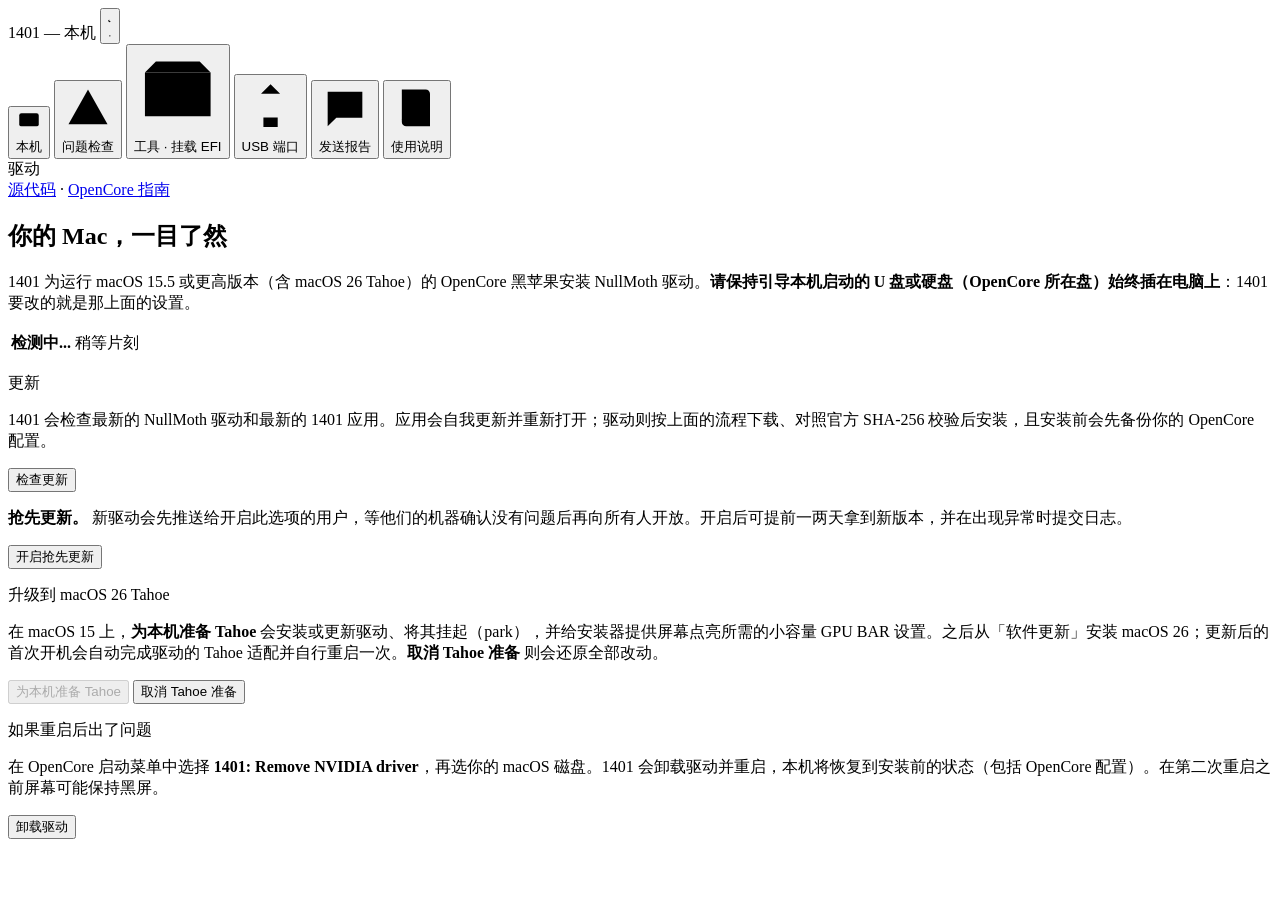
==== commit 52a9b3a4: "Add built-in Chinese user manual (help tab + standalone doc) - New 使用说明.md: quick start, five pages," ====
--- a/zh-CN/mac-resources/index.html
+++ b/zh-CN/mac-resources/index.html
@@ -22,6 +22,7 @@
 <button type="button" class="nav tab" data-t="tools" data-title="工具"><svg class="i" viewBox="0 0 24 24" aria-hidden="true"><path d="M3 7h18v12H3z"/><path d="M3 7l3-3h12l3 3M10 12h4"/></svg>工具 · 挂载 EFI</button>
 <button type="button" class="nav tab" data-t="usb" data-title="USB 端口"><svg class="i" viewBox="0 0 24 24" aria-hidden="true"><path d="M12 3v14M8 7l4-4 4 4M7 13h10M9 21h6v-4H9z"/></svg>USB 端口</button>
 <button type="button" class="nav tab" data-t="crash" data-title="发送报告"><svg class="i" viewBox="0 0 24 24" aria-hidden="true"><path d="M4 4h16v12H8l-4 4z"/></svg>发送报告</button>
+<button type="button" class="nav tab" data-t="help" data-title="使用说明"><svg class="i" viewBox="0 0 24 24" aria-hidden="true"><path d="M5 3h11a2 2 0 0 1 2 2v15H7a2 2 0 0 1-2-2z"/><path d="M5 17a2 2 0 0 1 2-2h11M9 7h6M9 11h6"/></svg>使用说明</button>
 <div class="sidefoot">驱动 <span id="ver"></span><br><a href="#" id="src">源代码</a> · <a href="#" id="ocg">OpenCore 指南</a></div>
 </nav>
 
@@ -192,6 +193,72 @@
 <p class="legal">© 2026 NullMoth Systems. NullMoth 和飞蛾标志是 NullMoth Systems 的商标。</p>
 </section>
 
+
+<section id="t-help" hidden>
+<h1>使用说明</h1>
+<p class="lede">1401 中文汉化版 · 对应官方 v2.9。本页可随时回来查看；本包只翻译界面文字，功能与官方完全一致。</p>
+
+<div class="pane card"><p class="sh">一、这是什么</p>
+<p>1401 是 NullMoth 官方提供的工具，用来在 OpenCore 黑苹果上安装、更新和移除 NVIDIA（NullMoth）驱动，适用 macOS 15.5 及以上（含 macOS 26 Tahoe）。</p>
+<p class="small">本包不含驱动本体：驱动由 app 运行时从官方源下载并对照官方 SHA-256 校验。汉化范围包括主界面五个页面、驱动设置窗口 19 项设置、27 条 EFI 检查规则、窗口标题与全部提示；不触碰驱动、kext、EFI 内容。</p>
+<p class="small">许可证 PolyForm Noncommercial 1.0.0，仅供非商业用途免费使用，与 NullMoth 官方无隶属关系。</p></div>
+
+<div class="pane card"><p class="sh">二、第一次打开</p>
+<p class="todo"><ol>
+<li>把 1401汉化.app 拖进「应用程序」文件夹。</li>
+<li>首次打开提示「无法验证开发者」时，右键点 app → 打开；或到 系统设置 → 隐私与安全性 点「仍要打开」。</li>
+<li><b>动手之前先备份 EFI</b>：到「工具 · 挂载 EFI」挂载引导分区，把整个 EFI 文件夹复制到 U 盘。</li>
+<li>保持引导本机启动的 U 盘或硬盘（OpenCore 所在盘）始终插在电脑上，1401 要改的就是那上面的配置。</li>
+</ol></p></div>
+
+<div class="pane card"><p class="sh">三、主界面五个页面</p>
+<table class="pc"><tbody>
+<tr><th>本机</th><td>硬件检测、驱动安装四步、更新检查、实验性功能</td></tr>
+<tr><th>问题检查</th><td>按 27 条规则检查 EFI / config.plist，逐条给出修复步骤</td></tr>
+<tr><th>工具 · 挂载 EFI</th><td>挂载 EFI 分区、选择 config.plist、打开日志文件夹</td></tr>
+<tr><th>USB 端口</th><td>查看并定制 USB 端口映射</td></tr>
+<tr><th>发送报告</th><td>收集日志发给官方（自愿，不点不发）</td></tr>
+</tbody></table></div>
+
+<div class="pane card"><p class="sh">四、驱动安装四步（「本机」页）</p>
+<p class="todo"><ol>
+<li><b>获取驱动</b> —— 下载官方驱动包并校验哈希。</li>
+<li><b>先看清楚再动手</b> —— 列出每一处将改动的内容，此步不写入任何东西。</li>
+<li><b>安装</b> —— 自动备份 OpenCore 配置，只执行清单内改动，并在启动菜单加入 1401: Remove NVIDIA driver。</li>
+<li><b>重启</b> —— 若系统提示扩展被阻止，到 系统设置 → 隐私与安全性 点「允许」，再重启一次。</li>
+</ol></p></div>
+
+<div class="pane card"><p class="sh">五、驱动设置窗口</p>
+<p>共 19 项，分「显示」「性能」两组。</p>
+<p class="small"><b>显示</b>：HDR10、10 位色深、可变刷新率、输出色深 / 颜色格式 / 动态范围、数字振动、动态超级分辨率、HiDPI 模式、旋转缩放、环视多屏、笔记本面板亮度。</p>
+<p class="small"><b>性能</b>：帧率上限、低延迟模式、着色器缓存上限、多张 N 卡、为应用指定显卡、内置按应用配置、系统内存保留。</p>
+<p class="small">每项改动都会先展示将要写入的内容并请求确认。下拉选「默认」即交给驱动自行决定；<b>显示类设置属于引导参数，重启后生效</b>。不确定时保持「默认」最安全。</p></div>
+
+<div class="pane card"><p class="sh">六、装好驱动后的常见情况</p>
+<ul>
+<li>系统信息里显卡名称 / 显存由驱动注入，名称不标准不代表驱动没工作。</li>
+<li>Optimus 双显卡笔记本：内屏通常由核显驱动，外接 USB-C / HDMI 才直连 N 卡，属正常形态。</li>
+<li>建议保留 <b>-v</b> 详细启动模式，方便看启动报错。</li>
+<li>Lilu / AMFIPass 相关报错：先确认 kext 版本配套、SIP 与 SecureBootModel 设置。</li>
+<li>不要随意屏蔽核显或其他显卡，除非明确知道后果；下载驱动需要联网。</li>
+</ul></div>
+
+<div class="pane card"><p class="sh">七、汉化版专属注意事项（重要）</p>
+<p><b>不要在汉化版里点自动更新</b>：官方更新会覆盖整个 app，界面会变回英文（功能不受影响）。想升级请下载对应版本的汉化包。</p>
+<p class="small">若按仓库资源文件自行汉化，设置窗口标题栏仍是英文 Driver settings（标题写在可执行文件里），不影响使用。</p></div>
+
+<div class="pane card"><p class="sh">八、出问题怎么办</p>
+<p class="todo"><ol>
+<li>先看「问题检查」页给出的规则说明与修复步骤。</li>
+<li>重启时保留 -v，观察启动日志定位失败点。</li>
+<li>用「工具 · 挂载 EFI」把之前备份的 EFI 还原回去。</li>
+<li>启动菜单里的 1401: Remove NVIDIA driver 可一键移除驱动。</li>
+</ol></p></div>
+
+<p class="small">修改 EFI、安装第三方内核扩展有一定风险，务必先备份 EFI，一切后果自行承担。本汉化包为社区贡献，与 NullMoth 官方无隶属关系。</p>
+<p class="legal">© 2026 NullMoth Systems. NullMoth 和飞蛾标志是 NullMoth Systems 的商标。Required Notice: Copyright NullMoth Systems.</p>
+</section>
+
 </main>
 </div>
 </div>
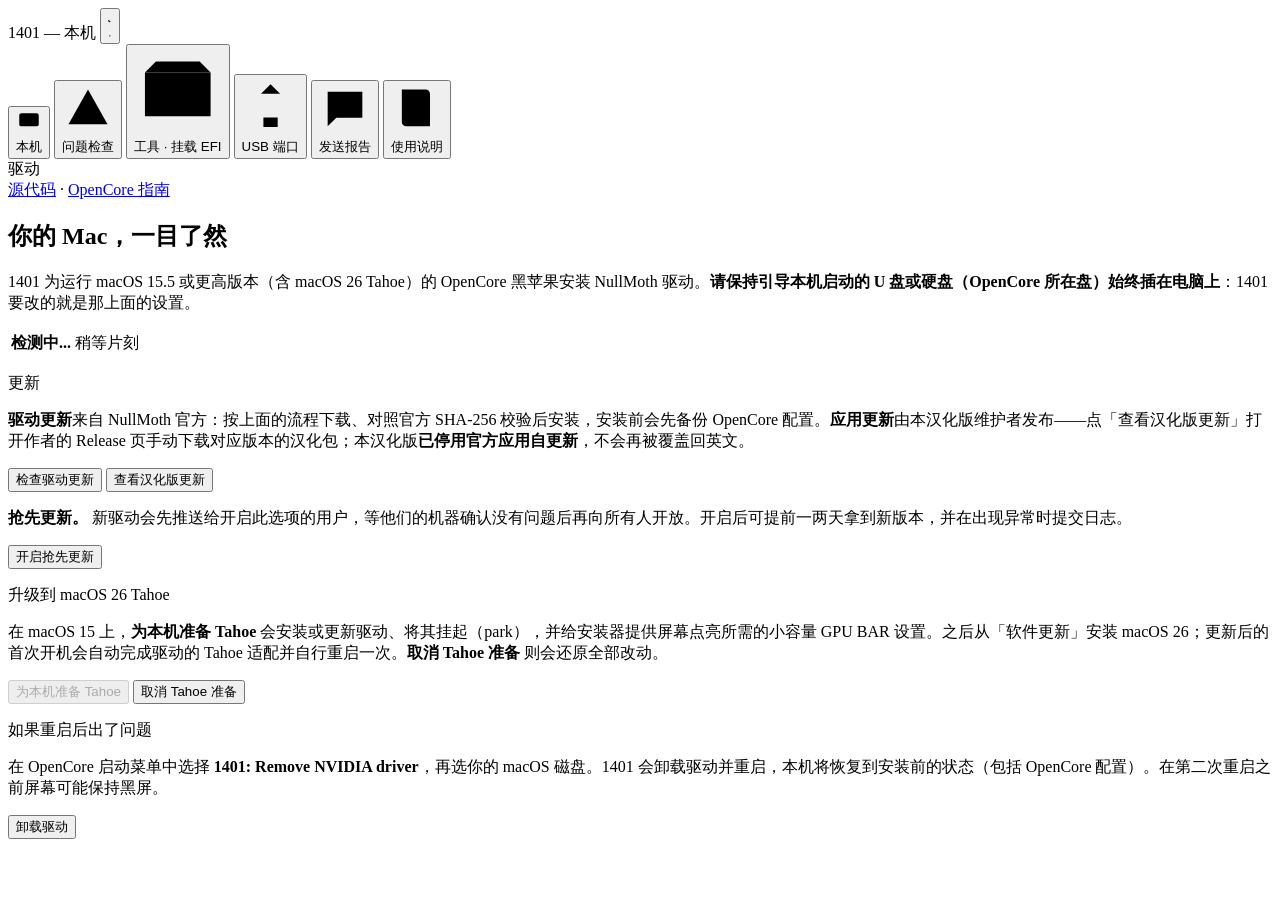
==== commit 526fff29: "Point app updates at the zh-CN fork releases; keep official driver updates - Disable the official in" ====
--- a/zh-CN/mac-resources/index.html
+++ b/zh-CN/mac-resources/index.html
@@ -50,8 +50,8 @@
 <p class="small"><a href="#" id="logs">打开日志文件夹</a></p></div>
 
 <div class="pane card"><p class="sh">更新</p>
-<p>1401 会检查最新的 NullMoth 驱动和最新的 1401 应用。应用会自我更新并重新打开；驱动则按上面的流程下载、对照官方 SHA-256 校验后安装，且安装前会先备份你的 OpenCore 配置。</p>
-<p class="row"><button type="button" class="b go" id="updchk">检查更新</button> <button type="button" class="b go" id="upddrv" hidden>更新驱动</button> <button type="button" class="b go" id="updapp" hidden>更新应用</button> <span id="updr"></span></p>
+<p><b>驱动更新</b>来自 NullMoth 官方：按上面的流程下载、对照官方 SHA-256 校验后安装，安装前会先备份 OpenCore 配置。<b>应用更新</b>由本汉化版维护者发布——点「查看汉化版更新」打开作者的 Release 页手动下载对应版本的汉化包；本汉化版<b>已停用官方应用自更新</b>，不会再被覆盖回英文。</p>
+<p class="row"><button type="button" class="b go" id="updchk">检查驱动更新</button> <button type="button" class="b go" id="zhupd">查看汉化版更新</button> <button type="button" class="b go" id="upddrv" hidden>更新驱动</button> <button type="button" class="b go" id="updapp" hidden>更新应用</button> <span id="updr"></span></p>
 <p><b>抢先更新。</b> 新驱动会先推送给开启此选项的用户，等他们的机器确认没有问题后再向所有人开放。开启后可提前一两天拿到新版本，并在出现异常时提交日志。</p>
 <p class="row"><button type="button" class="b" id="earlyon">开启抢先更新</button> <button type="button" class="b" id="earlyoff" hidden>关闭抢先更新</button> <span id="earlyr"></span></p></div>
 
@@ -100,6 +100,7 @@
 <div class="pane card" id="exppane"><p class="sh">实验性驱动与功能</p>
 <p class="row"><button id="expall" type="button">全选</button> <button id="expnone" type="button">全不选</button></p>
 <p>均为离线编写与测试，尚未在所有机型上验证。每一项在勾选并点击「应用」前都保持<b>关闭</b>，且都需要<b>重启</b>。取消勾选再点「应用」即可完全还原；你自己手动设置的参数永远不会被移除。</p>
+<p class="small">每一项具体做什么、开启后会有什么影响、哪些不建议开，见左侧栏「使用说明」→ <b>六、实验性驱动与功能</b>。</p>
 <p class="row"><label><input type="checkbox" class="expitem" id="exp-kbl" data-id="kbl"> <b>键盘背光</b></label> 笔记本键盘背光按键与亮度调节（NMKbdBacklight kext）。由 OpenCore 加载的驱动：1401 2.9 构建的 EFI 已自带且默认关闭，「应用」会将其开启（旧 EFI 会先从已装的 NVIDIA 驱动中复制进来）。需要 VirtualSMC。离线构建与校验；尚未在笔记本上实测。</p>
 <p class="row"><label><input type="checkbox" class="expitem" id="exp-hda" data-id="hda"> <b>NVIDIA 显示音频（含音量控制，macOS 15）</b></label> 来自 NVIDIA 卡的 HDMI / DisplayPort 音频，经 Apple HD Audio 驱动输出，音量滑块和静音可用（NMHDA 驱动）。由 OpenCore 加载，管理方式同键盘背光。仅限 macOS 15：macOS 26 使用 NMXAudio。</p>
 <p class="row"><label><input type="checkbox" class="expitem" id="exp-kblhid" data-id="kblhid"> <b>键盘背光（HID 通道）</b></label> 走部分笔记本使用的 HID 通道，功能相同。需先开启上一项。</p>
@@ -233,8 +234,46 @@
 <p class="small"><b>显示</b>：HDR10、10 位色深、可变刷新率、输出色深 / 颜色格式 / 动态范围、数字振动、动态超级分辨率、HiDPI 模式、旋转缩放、环视多屏、笔记本面板亮度。</p>
 <p class="small"><b>性能</b>：帧率上限、低延迟模式、着色器缓存上限、多张 N 卡、为应用指定显卡、内置按应用配置、系统内存保留。</p>
 <p class="small">每项改动都会先展示将要写入的内容并请求确认。下拉选「默认」即交给驱动自行决定；<b>显示类设置属于引导参数，重启后生效</b>。不确定时保持「默认」最安全。</p></div>
-
-<div class="pane card"><p class="sh">六、装好驱动后的常见情况</p>
+<div class="pane card"><p class="sh">六、实验性驱动与功能（逐项说明）</p>
+<p>位置：「本机」页往下拉，共 <b>14 个复选框</b>，上方是「全选 / 全不选」，底部是「应用」。官方明确说明：这些功能<b>均为离线编写与测试，尚未在所有机型上验证</b>，因此默认全部关闭。开启它们等于主动替官方做实机测试。</p>
+<p class="todo"><ol>
+<li><b>先备份 EFI</b>（见第二节），并确保能进入 OpenCore 启动菜单。</li>
+<li><b>一次只勾一项</b>，然后点「应用」（需要管理员密码）。「全选 / 全不选」<b>只改变勾选框</b>，不点「应用」不会写入任何东西。</li>
+<li><b>重启才生效</b>。重启后确认内屏、外接屏、睡眠唤醒、常用软件都正常，再考虑开下一项。</li>
+<li>有异常就把勾取消、再点一次「应用」并重启，即可<b>完全还原</b>；你自己手动设置的参数永远不会被移除。</li>
+</ol></p>
+<p><b>点「应用」后改了什么</b>：把选中的标志写入 <code>/Library/NullMoth/experimental</code>（例如 <code>ON=igpuproxy</code>），驱动启动时读取；键盘背光、显示音频这类还会让 OpenCore 注入对应 kext，个别项会往 boot-args 追加参数（「内屏走核显」对应 <code>nvfbigpu=1</code>）。想确认当前开了哪些，直接查看这个文件即可。</p>
+<p class="small"><b>风险</b>：这些开关直接改动驱动的电源管理、显示路径与 Metal 功能实现，最坏情况是黑屏、屏幕冻结、卡死或驱动加载失败。所以务必保留 <b>-v</b> 启动参数，别一次全开——多项叠加出问题就无法定位是谁导致的。<b>不建议点「全选」。</b></p>
+</div>
+
+<div class="pane card"><p class="sh">六 · A　笔记本与显示相关（6 项）</p>
+<table class="pc"><tbody>
+<tr><th>内屏走核显<br>igpuproxy</th><td>混合输出笔记本的内屏物理接在核显 / 集显上，开启后驱动用「代理显示头」把内屏呈现出来，内屏才有画面。<br><b>建议</b>：内屏接核显的双显卡笔记本（Optimus 机型）<b>应保持开启</b>；台式机、内屏直连 N 卡的机器不用开。这项通常还会追加 <code>nvfbigpu=1</code> 引导参数，因此属于会动 EFI 的项目。</td></tr>
+<tr><th>键盘背光<br>kbl</th><td>让亮度按键调节笔记本键盘背光（NMKbdBacklight kext）。点「应用」会让 OpenCore 启用这个原本默认关闭的 kext，需要 VirtualSMC；2.9 构建的 EFI 已自带，旧 EFI 会从已装驱动里复制。<br><b>建议</b>：<b>可以试但别抱期待</b>——官方注明「尚未在笔记本上实测」，不同品牌的背光由 EC / 厂商固件控制，很可能无效或让亮度键行为异常。要开就单独开这一项验证。</td></tr>
+<tr><th>键盘背光（HID 通道）<br>kblhid</th><td>部分笔记本的背光走 HID 通道，作用与上一项相同，<b>必须先开启「键盘背光」</b>才有效。<br><b>建议</b>：只在「键盘背光」开了却没反应时再试；单开它无效。</td></tr>
+<tr><th>NVIDIA 显示音频<br>hda</th><td>把 N 卡的 HDMI / DisplayPort 音频交给 Apple HD Audio 驱动输出，音量滑块与静音可用（NMHDA kext，由 OpenCore 加载）。<b>仅限 macOS 15</b>；macOS 26 改用 NMXAudio。<br><b>建议</b>：只有在 macOS 15 且确实要把声音从外接显示器 / 功放输出时才有意义；macOS 26 用户<b>不用开</b>，没接 HDMI/DP 也不用开。</td></tr>
+<tr><th>笔记本 GPU 功耗上限<br>tgp</th><td>接电源时允许 N 卡跑满平台完整功耗上限（Dynamic Boost），用电池时自动放开限制。<br><b>建议</b>：接电源玩游戏 / 跑渲染<b>可以试</b>，换来更高帧率，代价是功耗与发热上升、风扇更响；只在意续航就别开。</td></tr>
+<tr><th>混合输出笔记本：<br>最新 Intel 显卡<br>hybrid20</th><td>让混合面板驱动在 Lunar Lake / Panther Lake 这些新 Intel 核显上正常唤醒；仅在混合笔记本模式开启时有关，代码依据 Linux 显示驱动编写，官方注明尚未在该硬件上跑过。<br><b>建议</b>：<b>只有这些新 Intel 平台才适用</b>；AMD 平台、老 Intel 核显、台式机开了也没用，别开。</td></tr>
+</tbody></table></div>
+
+<div class="pane card"><p class="sh">六 · B　省电与稳定性（2 项 · 风险最高）</p>
+<table class="pc"><tbody>
+<tr><th>空闲 GPU 深度休眠<br>rtd3</th><td>N 卡空闲时进入最深的省电状态（runtime D3）。官方说功耗收益与唤醒表现还要先在工作室机器上测量才敢推荐。<br><b>建议</b>：<b>不建议开</b>。省下的电有限，但可能出现睡下去唤不醒、唤醒黑屏、驱动掉卡；排查起来也难。</td></tr>
+<tr><th>空闲链路省电<br>aspm</th><td>空闲时让 N 卡与主板的 PCIe 链路进入 ASPM L1 休眠，两端都支持才生效。驱动默认保持固件设定的链路状态，因为在未针对此设计的主板上，链路休眠<b>可能导致卡死或掉卡</b>。<br><b>建议</b>：<b>不建议开</b>。如果开了以后空闲时屏幕冻结，第一件事就是把它关掉。</td></tr>
+</tbody></table></div>
+
+<div class="pane card"><p class="sh">六 · C　图形与性能（6 项）</p>
+<table class="pc"><tbody>
+<tr><th>硬件光线查询<br>hwrt</th><td>用 NullMoth 自建的加速结构，在 N 卡的 RT 核心上执行光线查询，让支持 Metal 光追的应用获得硬件加速。<br><b>建议</b>：有 RT 核心的卡（Turing 及以后）且确实要跑光追应用时<b>可以试</b>；属于实验实现，可能画面错误或崩溃，普通桌面使用没必要开。</td></tr>
+<tr><th>光线追踪中的曲线图元<br>curves</th><td>让光线查询支持曲线图元，但走的是<b>软件遍历、速度较慢</b>，需配合上一项。<br><b>建议</b>：除非某个应用明确报「缺曲线图元」，否则<b>不用开</b>，开了只会更慢。</td></tr>
+<tr><th>Metal 瓦片着色<br>tile</th><td>为使用瓦片着色（tile shader）特性的应用启用该能力。<br><b>建议</b>：只对用到该特性的少数应用有效，桌面与多数游戏无感；不确定就<b>保持关闭</b>。</td></tr>
+<tr><th>GPU 编码的命令列表<br>icb</th><td>启用由 GPU 写入的间接命令缓冲（indirect command buffer），供特定渲染 / 计算应用使用。<br><b>建议</b>：同上，收益只出现在特定应用；实验性实现，遇到渲染异常先关它。</td></tr>
+<tr><th>AMD / Intel 视频解码<br>xvt</th><td>在 AMD 与 Intel GPU 上启用 AV1、VP9 硬件解码。<br><b>建议</b>：核显本身要支持对应格式才有意义（老核显没有 AV1 硬解）；播放 4K / AV1 视频遇到问题可以试，否则保持关闭。</td></tr>
+<tr><th>游戏 GPU 优先级<br>gameprio</th><td>提高游戏在 GPU 调度中的优先级，让游戏更容易抢到显卡资源。<br><b>建议</b>：相对温和、<b>可以试</b>；效果依负载而定，后台还在跑渲染 / 转码时更明显。</td></tr>
+</tbody></table></div>
+
+
+<div class="pane card"><p class="sh">七、装好驱动后的常见情况</p>
 <ul>
 <li>系统信息里显卡名称 / 显存由驱动注入，名称不标准不代表驱动没工作。</li>
 <li>Optimus 双显卡笔记本：内屏通常由核显驱动，外接 USB-C / HDMI 才直连 N 卡，属正常形态。</li>
@@ -243,11 +282,11 @@
 <li>不要随意屏蔽核显或其他显卡，除非明确知道后果；下载驱动需要联网。</li>
 </ul></div>
 
-<div class="pane card"><p class="sh">七、汉化版专属注意事项（重要）</p>
-<p><b>不要在汉化版里点自动更新</b>：官方更新会覆盖整个 app，界面会变回英文（功能不受影响）。想升级请下载对应版本的汉化包。</p>
+<div class="pane card"><p class="sh">八、汉化版专属注意事项（重要）</p>
+<p><b>应用更新已经指向本汉化版的发布页</b>：点「本机」页的「查看汉化版更新」，会打开 <code>https://github.com/huangjinkun2006/1401/releases/latest</code>。官方应用自更新已停用，界面不会被覆盖回英文；<b>驱动更新仍走 NullMoth 官方</b>（驱动包带官方签名），「检查驱动更新 / 更新驱动」可以照常使用。</p>
 <p class="small">若按仓库资源文件自行汉化，设置窗口标题栏仍是英文 Driver settings（标题写在可执行文件里），不影响使用。</p></div>
 
-<div class="pane card"><p class="sh">八、出问题怎么办</p>
+<div class="pane card"><p class="sh">九、出问题怎么办</p>
 <p class="todo"><ol>
 <li>先看「问题检查」页给出的规则说明与修复步骤。</li>
 <li>重启时保留 -v，观察启动日志定位失败点。</li>
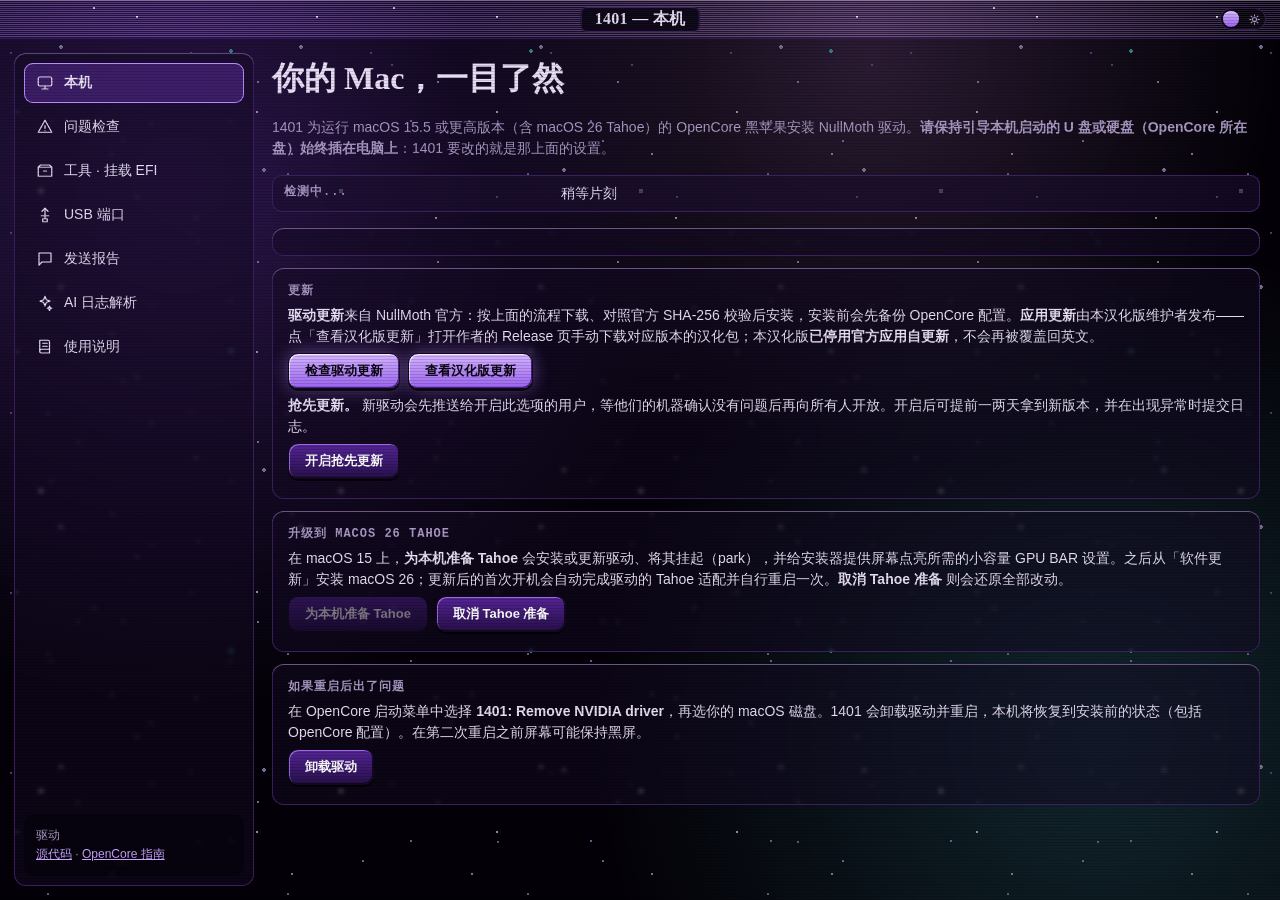
==== commit afbd374f: "feat: 新增 AI 日志解析页（离线诊断规则 + OpenAI 兼容接口 + 提示词）" ====
--- a/zh-CN/mac-resources/index.html
+++ b/zh-CN/mac-resources/index.html
@@ -1,6 +1,6 @@
 <!doctype html>
 <html lang="zh-CN"><head><meta charset="utf-8">
-<meta http-equiv="Content-Security-Policy" content="default-src 'none'; img-src 'self'; style-src 'self'; script-src 'self'">
+<meta http-equiv="Content-Security-Policy" content="default-src 'none'; img-src 'self'; style-src 'self'; script-src 'self'; connect-src https: http://127.0.0.1:* http://localhost:* http://127.0.0.1:11434 http://localhost:11434">
 <title>1401</title>
 <link rel="stylesheet" href="app.css">
 </head><body>
@@ -22,6 +22,7 @@
 <button type="button" class="nav tab" data-t="tools" data-title="工具"><svg class="i" viewBox="0 0 24 24" aria-hidden="true"><path d="M3 7h18v12H3z"/><path d="M3 7l3-3h12l3 3M10 12h4"/></svg>工具 · 挂载 EFI</button>
 <button type="button" class="nav tab" data-t="usb" data-title="USB 端口"><svg class="i" viewBox="0 0 24 24" aria-hidden="true"><path d="M12 3v14M8 7l4-4 4 4M7 13h10M9 21h6v-4H9z"/></svg>USB 端口</button>
 <button type="button" class="nav tab" data-t="crash" data-title="发送报告"><svg class="i" viewBox="0 0 24 24" aria-hidden="true"><path d="M4 4h16v12H8l-4 4z"/></svg>发送报告</button>
+<button type="button" class="nav tab" data-t="ailog" data-title="AI 日志解析"><svg class="i" viewBox="0 0 24 24" aria-hidden="true"><path d="M12 3l1.8 4.7L18.5 9.5l-4.7 1.8L12 16l-1.8-4.7L5.5 9.5l4.7-1.8z"/><path d="M18 16l.8 2.2L21 19l-2.2.8L18 22l-.8-2.2L15 19l2.2-.8z"/></svg>AI 日志解析</button>
 <button type="button" class="nav tab" data-t="help" data-title="使用说明"><svg class="i" viewBox="0 0 24 24" aria-hidden="true"><path d="M5 3h11a2 2 0 0 1 2 2v15H7a2 2 0 0 1-2-2z"/><path d="M5 17a2 2 0 0 1 2-2h11M9 7h6M9 11h6"/></svg>使用说明</button>
 <div class="sidefoot">驱动 <span id="ver"></span><br><a href="#" id="src">源代码</a> · <a href="#" id="ocg">OpenCore 指南</a></div>
 </nav>
@@ -195,9 +196,69 @@
 </section>
 
 
+<section id="t-ailog" hidden>
+<h1>AI 日志解析</h1>
+<p class="lede">把 -v 启动日志、panic 崩溃日志、OpenCore 日志或 1401 运行日志贴进来，先做离线中文诊断；需要更深的分析再交给 AI。日志默认不会离开这台电脑。</p>
+
+<div class="pane card" id="aidrop">
+<p class="sh">一、导入日志</p>
+<p class="small">支持直接粘贴、拖进本页，或选择 .log / .txt / .ips / .panic 文件（可多选）。点「打开日志文件夹」能找到 1401 自己生成的日志。本地解析完全离线，不联网、不上传。</p>
+<textarea id="aiinput" class="ai-in" spellcheck="false" placeholder="在这里粘贴日志…&#10;例如 -v 启动滚屏文字、崩溃报告 .ips 内容、log show 输出、1401 四步安装日志"></textarea>
+<div class="row ai-gap">
+<button type="button" class="b" id="aifilebtn">选择日志文件</button>
+<input type="file" id="aifile" class="ai-hide" multiple accept=".log,.txt,.text,.ips,.panic,.json,.rtf">
+<button type="button" class="b go" id="airun">本地智能解析</button>
+<button type="button" class="b" id="aiexample">载入示例</button>
+<button type="button" class="b" id="ailogsfolder">打开日志文件夹</button>
+<button type="button" class="b" id="aiclear">清空</button>
+<span class="small" id="aistat">尚未导入日志</span>
+</div>
+</div>
+
+<div class="pane card">
+<p class="sh">二、交给 AI 深度分析（可选）</p>
+<p class="small"><b>方式 A</b>：填好接口后点「AI 深度分析」，把日志和本地诊断摘要一起发给大模型。<b>方式 B（推荐，任何环境都能用）</b>：点「复制 AI 提示词」，再点「打开 AI 网页」粘贴进去。密钥只保存在本机，不经过 NullMoth，日志也不会自动上传。</p>
+<details class="ai-det" id="aicfg">
+<summary>接口设置（点开填写）</summary>
+<div class="ai-form">
+<label class="ai-lb">服务商预设<select id="aipreset" class="ai-fld">
+<option value="deepseek">DeepSeek</option>
+<option value="qwen">通义千问（兼容模式）</option>
+<option value="moonshot">Moonshot / Kimi</option>
+<option value="openai">OpenAI</option>
+<option value="ollama">本机 Ollama</option>
+<option value="custom">自定义</option>
+</select></label>
+<label class="ai-lb">接口地址（OpenAI 兼容 /v1）<input id="aibase" class="ai-fld" type="text" spellcheck="false" placeholder="https://api.deepseek.com/v1"></label>
+<label class="ai-lb">模型名称<input id="aimodel" class="ai-fld" type="text" spellcheck="false" placeholder="deepseek-chat"></label>
+<label class="ai-lb">API Key（本机 Ollama 可留空）<input id="aikey" class="ai-fld" type="password" spellcheck="false" placeholder="sk-..."></label>
+<label class="ai-lb">AI 网页（用于粘贴提示词）<input id="aisite" class="ai-fld" type="text" spellcheck="false" placeholder="https://chat.deepseek.com/"></label>
+</div>
+<div class="row ai-gap">
+<button type="button" class="b" id="aisavecfg">保存设置</button>
+<button type="button" class="b" id="aiclearcfg">清除设置</button>
+</div>
+<p class="small ai-gap">本机 Ollama 用 <code>http://127.0.0.1:11434/v1</code>；若被跨域拦截，可在 Mac 上设置 <code>OLLAMA_ORIGINS=*</code> 后重启 Ollama。多数云端大模型不允许从本地网页直连，遇到 CORS 报错请改用「复制 AI 提示词」。</p>
+</details>
+<div class="row ai-gap">
+<button type="button" class="b go" id="aiai">AI 深度分析</button>
+<button type="button" class="b" id="aicopy">复制 AI 提示词</button>
+<button type="button" class="b" id="aiopen">打开 AI 网页</button>
+<span class="small" id="aiapistat">未配置接口也能用「复制 AI 提示词」。</span>
+</div>
+</div>
+
+<div class="pane card" id="airesultcard" hidden>
+<p class="sh">三、分析结果</p>
+<div id="aiout"><div id="aianswer"></div><div id="ailocal"></div></div>
+</div>
+
+<p class="small">本地规则库覆盖 panic、Lilu / kext、签名校验、显卡屏蔽、Optimus、ACPI、OpenCore、下载与权限等 20 多类常见问题，只作排障提示，不是官方诊断。改动 EFI 前务必备份，并保留 -v。</p>
+</section>
+
 <section id="t-help" hidden>
 <h1>使用说明</h1>
-<p class="lede">1401 中文汉化版 · 对应官方 v2.9。本页可随时回来查看；本包只翻译界面文字，功能与官方完全一致。</p>
+<p class="lede">1401 中文汉化版 · 对应官方 v2.9。原有功能与官方一致，另新增「使用说明」与「AI 日志解析」两个汉化版专属页面；本页可随时回来查看。</p>
 
 <div class="pane card"><p class="sh">一、这是什么</p>
 <p>1401 是 NullMoth 官方提供的工具，用来在 OpenCore 黑苹果上安装、更新和移除 NVIDIA（NullMoth）驱动，适用 macOS 15.5 及以上（含 macOS 26 Tahoe）。</p>
@@ -289,11 +350,17 @@
 <div class="pane card"><p class="sh">九、出问题怎么办</p>
 <p class="todo"><ol>
 <li>先看「问题检查」页给出的规则说明与修复步骤。</li>
-<li>重启时保留 -v，观察启动日志定位失败点。</li>
+<li>重启时保留 -v，把启动日志贴进左侧「AI 日志解析」页，先看离线中文诊断。</li>
 <li>用「工具 · 挂载 EFI」把之前备份的 EFI 还原回去。</li>
 <li>启动菜单里的 1401: Remove NVIDIA driver 可一键移除驱动。</li>
 </ol></p></div>
 
+<div class="pane card"><p class="sh">十、AI 日志解析（汉化版新增）</p>
+<p>左侧栏「AI 日志解析」是汉化版额外加的排障助手，官方原版没有。把 -v 启动日志、panic / .ips 崩溃报告、OpenCore 日志或 1401 运行日志粘贴、拖入或选择文件，点「本地智能解析」即可得到中文结论：每条问题都附日志原文证据、原因解释与修复步骤，另有关键线索（boot-args、kext、版本、显卡相关行）。</p>
+<p><b>本地解析完全离线</b>，不联网、不上传，日志不会离开这台电脑。规则库覆盖 panic、Lilu / kext 加载失败、签名校验、显卡被屏蔽、Optimus / igpuproxy、ACPI、OpenCore 配置、下载与权限等 20 多类常见问题，结论只作排障参考。</p>
+<p>需要大模型通读时有两种方式：<b>方式 A</b> 在「接口设置」里填 OpenAI 兼容接口（DeepSeek / 通义千问 / Kimi / OpenAI / 本机 Ollama / 自定义）与自己的 API Key，点「AI 深度分析」；<b>方式 B（推荐，任何环境都能用）</b> 点「复制 AI 提示词」，再点「打开 AI 网页」粘贴进去。多数云端大模型不允许从本地网页直连（CORS），遇到报错请改用方式 B。密钥只保存在本机，点「清除设置」即可删除。</p>
+<p class="small">AI 提示词会自动带上本机检测信息与本地诊断摘要；日志过长时只截取开头、报错附近和结尾。改动 EFI 前仍要先备份，并保留 -v。</p></div>
+
 <p class="small">修改 EFI、安装第三方内核扩展有一定风险，务必先备份 EFI，一切后果自行承担。本汉化包为社区贡献，与 NullMoth 官方无隶属关系。</p>
 <p class="legal">© 2026 NullMoth Systems. NullMoth 和飞蛾标志是 NullMoth Systems 的商标。Required Notice: Copyright NullMoth Systems.</p>
 </section>
@@ -302,4 +369,5 @@
 </div>
 </div>
 <script src="app.js"></script>
+<script src="ai_log.js"></script>
 </body></html>
--- a/zh-CN/mac-resources/app.css
+++ b/zh-CN/mac-resources/app.css
@@ -0,0 +1,113 @@
+/* 1401 for Mac: the NullMoth theme (the site's purples, cyan and amber) as glass over the site's drifting starfield.
+   Colours are tokens on .desk; .desk.light swaps them. Stars live inside the window, which is the app; around it is
+   the user's own desktop. */
+.desk{--text:#e6ddf3;--muted:#a898c2;--soft:#cbbfe0;--link:#c9a3ff;--line:#3b1f5f;--hi:#8b5cc8;--lo:#13081f;--glass:rgba(21,10,36,.5);--glass2:rgba(29,15,49,.6);--well:rgba(0,0,0,.35);--well2:rgba(0,0,0,.55);--ink:#000;--accent:#b98aff;--on-accent:#0b0613;--sel:rgba(124,63,208,.35);--sel-line:#b98aff;--cyan:#58e6ea;--cyan-bg:rgba(88,230,234,.14);--cyan-line:rgba(88,230,234,.45);--cyan-soft:#d6fbfc;--amber:#ffcf70;--amber-bg:rgba(255,207,112,.14);--amber-line:rgba(255,207,112,.45);--amber-soft:#ffe3b0;--btn-a:rgba(92,40,163,.9);--btn-b:rgba(42,17,80,.9);--btn-text:#fff;--btn-hi:rgba(185,138,255,.7);--go-a:#d4b4ff;--go-b:#9a63f0;--go-text:#0b0613;--go-glow:rgba(185,138,255,.45);--title-bg:rgba(11,6,19,.88);--stripe-a:rgba(185,138,255,.32);--stripe-b:rgba(11,6,19,.35);--desk-bg:#000;--star:#fff;--star2:#c9a3ff;--star3:#58e6ea;--neb1:rgba(124,63,208,.6);--neb2:rgba(88,230,234,.3);--neb3:rgba(229,155,255,.32);--scan:rgba(0,0,0,.14);--shadow:rgba(0,0,0,.75);--edge:rgba(255,255,255,.24)}
+.desk.light{--text:#1a0d2e;--muted:#56466f;--soft:#3d2f57;--link:#6a2fc0;--line:#c9b6ea;--hi:#ffffff;--lo:#b9a3dd;--glass:rgba(255,255,255,.55);--glass2:rgba(255,255,255,.66);--well:rgba(124,63,208,.08);--well2:rgba(255,255,255,.88);--ink:#ffffff;--accent:#7c3fd0;--on-accent:#ffffff;--sel:rgba(124,63,208,.14);--sel-line:#7c3fd0;--cyan:#0b6b70;--cyan-bg:rgba(88,230,234,.22);--cyan-line:rgba(11,107,112,.4);--cyan-soft:#0b4f53;--amber:#7a4f00;--amber-bg:rgba(255,207,112,.32);--amber-line:rgba(122,79,0,.35);--amber-soft:#5c3b00;--btn-a:rgba(255,255,255,.95);--btn-b:rgba(226,214,247,.95);--btn-text:#2a1150;--btn-hi:#ffffff;--go-a:#9a63f0;--go-b:#6a2fc0;--go-text:#ffffff;--go-glow:rgba(124,63,208,.3);--title-bg:rgba(255,255,255,.9);--stripe-a:rgba(255,255,255,.85);--stripe-b:rgba(185,138,255,.3);--desk-bg:#efe8fb;--star:#b98aff;--star2:#7c3fd0;--star3:#3fa9ae;--neb1:rgba(185,138,255,.55);--neb2:rgba(88,230,234,.4);--neb3:rgba(229,155,255,.45);--scan:rgba(124,63,208,.04);--shadow:rgba(60,20,110,.28);--edge:rgba(255,255,255,.95)}
+.desk{--s1:#cdb6ff;--s2:#ffffff;--s3:#d9c8ff;--s4:#8e6ad0;--s5:#b89cff;--s6:#58e6ea}
+.desk.light{--s1:#9a63f0;--s2:#7c3fd0;--s3:#b98aff;--s4:#6a2fc0;--s5:#9a63f0;--s6:#2f9a9f}
+.sky{position:absolute;inset:-620px;z-index:0;pointer-events:none;will-change:transform,opacity}
+.sky1{background-image:radial-gradient(3px 3px at 23px 41px,var(--s1) 50%,transparent 51%),radial-gradient(3px 3px at 157px 12px,var(--s2) 50%,transparent 51%),radial-gradient(4px 4px at 201px 187px,var(--s3) 50%,transparent 51%),radial-gradient(3px 3px at 96px 118px,var(--s2) 50%,transparent 51%),radial-gradient(3px 3px at 188px 74px,var(--s5) 50%,transparent 51%),radial-gradient(3px 3px at 52px 205px,var(--s4) 50%,transparent 51%);background-size:240px 240px;animation:drift1 130s linear infinite,twinkle 5s ease-in-out infinite}
+.sky2{background-image:radial-gradient(3px 3px at 91px 133px,var(--s4) 50%,transparent 51%),radial-gradient(3px 3px at 37px 97px,var(--s2) 50%,transparent 51%),radial-gradient(3px 3px at 131px 21px,var(--s5) 50%,transparent 51%),radial-gradient(3px 3px at 158px 162px,var(--s1) 50%,transparent 51%),radial-gradient(3px 3px at 12px 54px,var(--s3) 50%,transparent 51%);background-size:180px 180px;animation:drift2 185s linear infinite,twinkle 7.5s ease-in-out -3s infinite}
+.sky3{background-image:radial-gradient(5px 5px at 61px 211px,var(--s2) 50%,transparent 51%),radial-gradient(4px 4px at 251px 71px,var(--s6) 50%,transparent 51%),radial-gradient(3px 3px at 171px 143px,var(--s1) 50%,transparent 51%),radial-gradient(3px 3px at 218px 262px,var(--s5) 50%,transparent 51%),radial-gradient(3px 3px at 114px 28px,var(--s2) 50%,transparent 51%),radial-gradient(4px 4px at 284px 190px,var(--s3) 50%,transparent 51%);background-size:300px 300px;animation:drift3 250s linear infinite,twinkle 11s ease-in-out -6s infinite}
+@keyframes drift1{to{transform:translate3d(-480px,240px,0)}}
+@keyframes drift2{to{transform:translate3d(-360px,180px,0)}}
+@keyframes drift3{to{transform:translate3d(-600px,300px,0)}}
+@keyframes twinkle{0%,100%{opacity:1}50%{opacity:.35}}
+@media (prefers-reduced-motion:reduce){.sky{animation:none}}
+.desk{--win-bg:rgba(8,3,16,.45)}
+.desk.light{--win-bg:rgba(250,247,255,.5)}
+.theme{margin-left:auto;position:relative;width:46px;height:22px;padding:0 5px;border-radius:999px;border:1px solid var(--line);cursor:pointer;display:flex;align-items:center;justify-content:space-between;background:var(--well2);box-shadow:inset 0 1px 2px rgba(0,0,0,.35)}
+.theme svg{width:11px;height:11px;fill:none;stroke:var(--muted);stroke-width:1.2;stroke-linecap:round}
+.theme .moon{fill:var(--muted);stroke:none}
+.knob{position:absolute;top:2px;left:2px;width:16px;height:16px;border-radius:50%;background:linear-gradient(180deg,var(--go-a),var(--go-b));box-shadow:0 1px 2px rgba(0,0,0,.4),inset 0 1px 0 rgba(255,255,255,.6);transition:transform .2s}
+.desk.light .knob{transform:translateX(24px)}
+html,body{margin:0;height:100%;overflow:hidden}
+.desk{position:fixed;inset:0;display:flex;flex-direction:column;overflow:hidden;font:14px/1.5 -apple-system,"SF Pro Text",Verdana,Geneva,sans-serif;color:var(--text);background-color:var(--desk-bg);background-image:radial-gradient(circle at 14% 20%,var(--neb1) 0,transparent 40%),radial-gradient(circle at 86% 82%,var(--neb2) 0,transparent 38%),radial-gradient(circle at 68% 6%,var(--neb3) 0,transparent 34%)}
+.desk::after{content:"";position:absolute;inset:0;pointer-events:none;z-index:3;background:repeating-linear-gradient(to bottom,transparent 0 2px,var(--scan) 2px 3px)}
+.desk>:not(.sky){position:relative;z-index:1}
+.desk a{color:var(--link)}
+/* the title bar: the window's own close / minimise / zoom buttons sit on its left (full-size content view) */
+.bar{flex:none;height:38px;display:flex;align-items:center;gap:8px;padding:0 14px 0 84px;background:repeating-linear-gradient(180deg,var(--stripe-a) 0 1px,var(--stripe-b) 1px 2px);border-bottom:1px solid var(--line);box-shadow:inset 0 1px 0 var(--edge)}
+.ttl{position:absolute;left:50%;transform:translateX(-50%);padding:2px 14px;font:bold 16px "Times New Roman",Times,serif;letter-spacing:.3px;color:var(--text);background:var(--title-bg);border-radius:6px;box-shadow:inset 0 0 0 1px var(--line);white-space:nowrap}
+.main{flex:1;display:flex;gap:14px;padding:14px;min-height:0;background:var(--win-bg)}
+.pane{border-radius:12px;background:var(--glass);-webkit-backdrop-filter:blur(2px);backdrop-filter:blur(2px);box-shadow:inset 0 1px 0 var(--edge),inset 0 0 0 1px var(--line)}
+.side{width:220px;flex:none;display:flex;flex-direction:column;gap:4px;padding:10px}
+.nav{display:flex;align-items:center;gap:10px;min-height:40px;padding:0 12px;border:0;border-radius:9px;background:transparent;font:14px -apple-system,Verdana,sans-serif;color:var(--text);text-align:left;cursor:pointer}
+.nav:hover{background:var(--well)}
+.nav.on{background:var(--sel);box-shadow:inset 0 0 0 1px var(--sel-line),inset 0 1px 0 var(--edge);font-weight:bold}
+.count{margin-left:auto;font:bold 12px "Courier New",Courier,monospace;padding:1px 7px;border-radius:9px;background:#ffcf70;color:#0b0613}
+svg.i{width:18px;height:18px;flex:none;fill:none;stroke:currentColor;stroke-width:1.6;stroke-linecap:round;stroke-linejoin:round}
+.sidefoot{margin-top:auto;padding:12px;border-radius:10px;background:var(--well);font-size:12px;line-height:1.6;color:var(--muted)}
+.content{flex:1;min-width:0;overflow-y:auto;padding:4px 6px 20px 4px}
+.content section{display:flex;flex-direction:column;gap:12px}
+[hidden]{display:none!important}
+h1{margin:0;font:bold 32px "Times New Roman",Times,serif;color:var(--text)}
+.head{display:flex;align-items:flex-end;gap:16px}.head>div{flex:1}
+.lede{margin:4px 0 0;color:var(--muted)}
+.card{padding:14px 16px}
+.card p{margin:6px 0}
+.sh{margin:0 0 4px!important;font:bold 12px "Courier New",Courier,monospace;letter-spacing:1px;text-transform:uppercase;color:var(--muted)}
+.row{display:flex;flex-wrap:wrap;align-items:center;gap:8px}
+.small{font-size:12px;color:var(--muted)}
+.legal{font-size:11px;color:var(--muted);text-align:center}
+.b{font:bold 13px -apple-system,Verdana,sans-serif;min-height:36px;padding:0 16px;border-radius:10px;border:1px solid var(--lo);background:linear-gradient(180deg,var(--btn-a),var(--btn-b));box-shadow:inset 1px 1px 0 var(--btn-hi),inset -1px -1px 0 var(--lo),0 2px 0 var(--shadow);color:var(--btn-text);cursor:pointer}
+.b.go{background:linear-gradient(180deg,var(--go-a),var(--go-b));color:var(--go-text);box-shadow:inset 1px 1px 0 rgba(255,255,255,.7),inset -1px -1px 0 #4b1f86,0 2px 0 var(--shadow),0 0 18px var(--go-glow)}
+.b:disabled{opacity:.45;cursor:default;box-shadow:none}
+.b:active:not(:disabled){transform:translateY(1px)}
+select{font:13px "Courier New",Courier,monospace;color:var(--text);background:var(--well2);border:1px solid var(--line);border-radius:6px;padding:4px}
+.good{color:var(--cyan);font-weight:bold}.bad{color:#ff7092;font-weight:bold}.warn{color:var(--amber);font-weight:bold}
+.desk.light .bad{color:#b0003a}
+/* This Mac: two columns of label / value */
+table.pc{width:100%;border-collapse:separate;border-spacing:0 4px}
+table.pc caption{text-align:left;font:bold 12px "Courier New",Courier,monospace;letter-spacing:1px;text-transform:uppercase;color:var(--muted);padding:0 0 4px}
+table.pc th,table.pc td{padding:8px 12px;background:var(--glass2);text-align:left;vertical-align:top}
+table.pc th{width:28%;font:bold 12px "Courier New",Courier,monospace;letter-spacing:1px;text-transform:uppercase;color:var(--muted);border-radius:10px 0 0 10px;box-shadow:inset 1px 0 0 var(--line),inset 0 1px 0 var(--line),inset 0 -1px 0 var(--line)}
+table.pc td{border-radius:0 10px 10px 0;box-shadow:inset -1px 0 0 var(--line),inset 0 1px 0 var(--line),inset 0 -1px 0 var(--line)}
+table.ports th{width:auto;border-radius:0}table.ports td{border-radius:0}
+.ports td.on{color:var(--cyan);font-weight:bold}.ports td.off{color:var(--muted)}
+/* steps */
+.todo{margin:6px 0;padding-left:22px}
+.todo li{margin:0 0 10px}
+.todo li.done b::after{content:"  [done]";color:var(--cyan);font:bold 11px "Courier New",Courier,monospace}
+.todo li.now b{color:var(--accent)}
+#log{margin:0;height:220px;overflow:auto;padding:8px;border-radius:10px;background:var(--ink);box-shadow:inset 0 0 0 1px var(--line);color:var(--cyan);font:12px/1.35 "Courier New",Courier,monospace;white-space:pre-wrap}
+#log .c{color:var(--amber)}#log .k{color:var(--cyan)}#log .x{color:#ff7092;font-weight:bold}#log .s{color:var(--text);font-weight:bold}
+#odr{white-space:pre-line}
+/* Check my EFI: one card per issue */
+#efiout{display:flex;flex-direction:column;gap:10px}
+#efiout details{padding:14px 16px;border-radius:12px;background:var(--glass2);box-shadow:inset 0 1px 0 var(--edge),inset 0 0 0 1px var(--line)}
+#efiout summary{cursor:pointer;font-size:16px;list-style:none}
+#efiout summary::before{content:"!";display:inline-block;margin-right:10px;padding:0 8px;border-radius:999px;font:bold 12px "Courier New",Courier,monospace;background:var(--amber-bg);color:var(--amber);box-shadow:inset 0 0 0 1px var(--amber-line)}
+#efiout ol{margin:10px 0 0;padding:10px 14px 10px 32px;border-radius:10px;background:var(--well2);box-shadow:inset 0 0 0 1px var(--line)}
+#efiout>p{color:var(--muted);font-size:13px}
+#efiout .now{margin:8px 0 0;padding:8px 12px;border-radius:10px;background:var(--amber-bg);box-shadow:inset 0 0 0 1px var(--amber-line);font:13px "Courier New",Courier,monospace;color:var(--text)}
+.theme svg{flex:none}
+/* AI 日志解析（汉化版新增） */
+.ai-in{display:block;width:100%;box-sizing:border-box;min-height:170px;resize:vertical;padding:10px 12px;border-radius:10px;border:1px solid var(--line);background:var(--well2);color:var(--text);font:12px/1.5 "Courier New",Courier,monospace;white-space:pre;overflow:auto}
+.ai-in::placeholder{color:var(--muted);white-space:pre-wrap}
+.ai-gap{margin-top:10px}
+.ai-hide{display:none}
+.ai-clip{position:fixed;left:-9999px;top:0;opacity:0}
+.ai-over{box-shadow:inset 0 0 0 2px var(--sel-line),inset 0 1px 0 var(--edge),inset 0 0 0 1px var(--line)}
+.ai-det{margin:10px 0 0;padding:10px 14px;border-radius:10px;background:var(--well);box-shadow:inset 0 0 0 1px var(--line)}
+.ai-det summary{cursor:pointer;font-weight:bold;color:var(--link);font-size:13px}
+.ai-form{display:grid;grid-template-columns:repeat(2,minmax(0,1fr));gap:10px 14px;margin-top:12px}
+.ai-lb{display:flex;flex-direction:column;gap:4px;font-size:12px;color:var(--muted)}
+.ai-fld{width:100%;box-sizing:border-box;padding:6px 9px;border-radius:8px;border:1px solid var(--line);background:var(--well2);color:var(--text);font:12px/1.4 "Courier New",Courier,monospace}
+select.ai-fld{font:13px -apple-system,Verdana,sans-serif}
+.ai-sum{display:flex;flex-wrap:wrap;gap:8px;margin:8px 0 12px}
+.ai-chip{padding:4px 11px;border-radius:999px;background:var(--well);box-shadow:inset 0 0 0 1px var(--line);font-size:12px;color:var(--text)}
+.ai-hit{margin:10px 0;padding:11px 14px;border-radius:10px;background:var(--glass2);box-shadow:inset 0 0 0 1px var(--line);border-left:4px solid var(--muted)}
+.ai-hit.l2{border-left-color:#ff7092}
+.ai-hit.l1{border-left-color:var(--amber)}
+.ai-hit.l0{border-left-color:var(--cyan)}
+.ai-hit h3{margin:0 0 6px;font-size:14px;color:var(--text)}
+.ai-hit .tag{margin-left:8px;font:bold 11px "Courier New",Courier,monospace;color:var(--muted)}
+.ai-hit p{margin:6px 0;font-size:13px}
+.ai-hit ol{margin:6px 0 0 18px;padding:0;font-size:13px}
+.ai-hit li{margin:3px 0}
+.ai-pre{margin:6px 0;padding:8px 10px;border-radius:8px;background:var(--ink);color:var(--cyan);font:11px/1.45 "Courier New",Courier,monospace;white-space:pre-wrap;word-break:break-all;overflow:auto;max-height:170px}
+.ai-answer{padding:10px 14px;border-radius:10px;background:var(--well);font-size:13px;line-height:1.75;white-space:normal}
+.ai-answer code{font:12px "Courier New",Courier,monospace;color:var(--link)}
+.ai-li{margin:4px 0!important}
+#aiout{display:flex;flex-direction:column;gap:10px}
